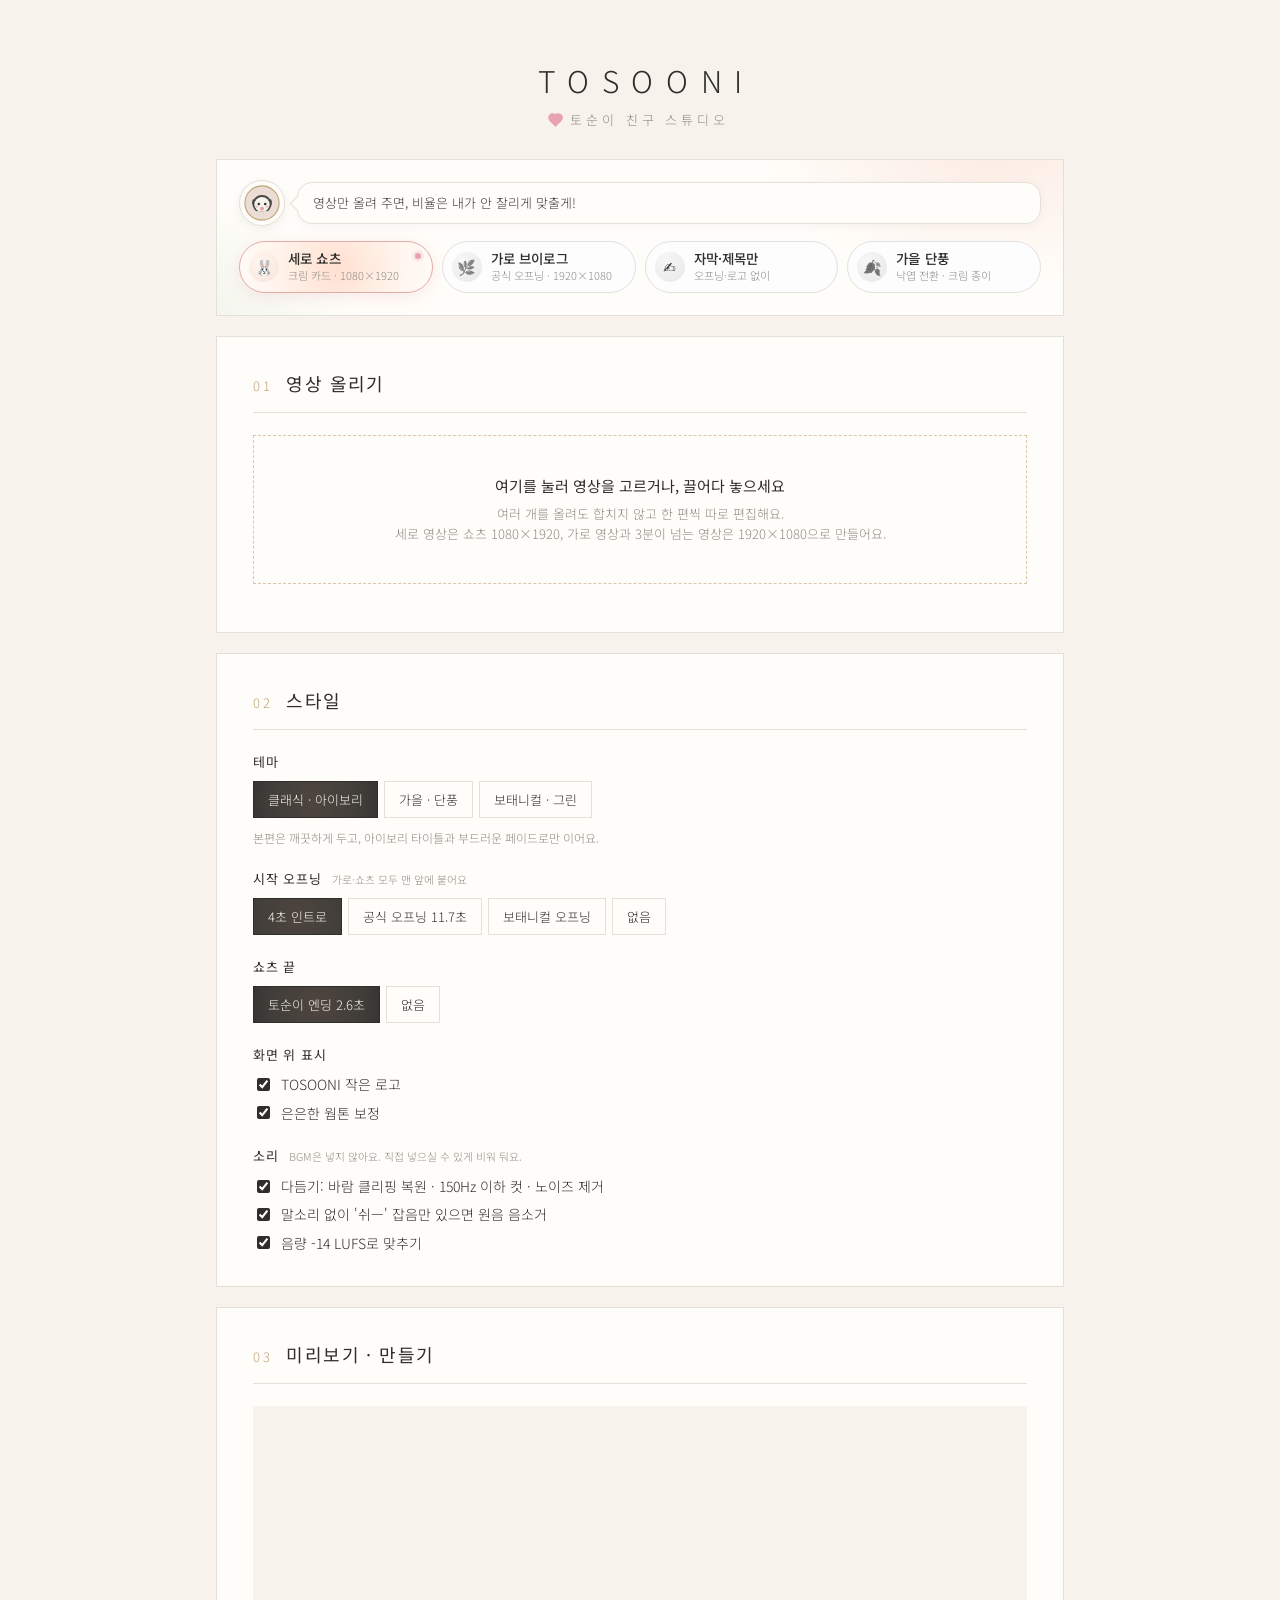
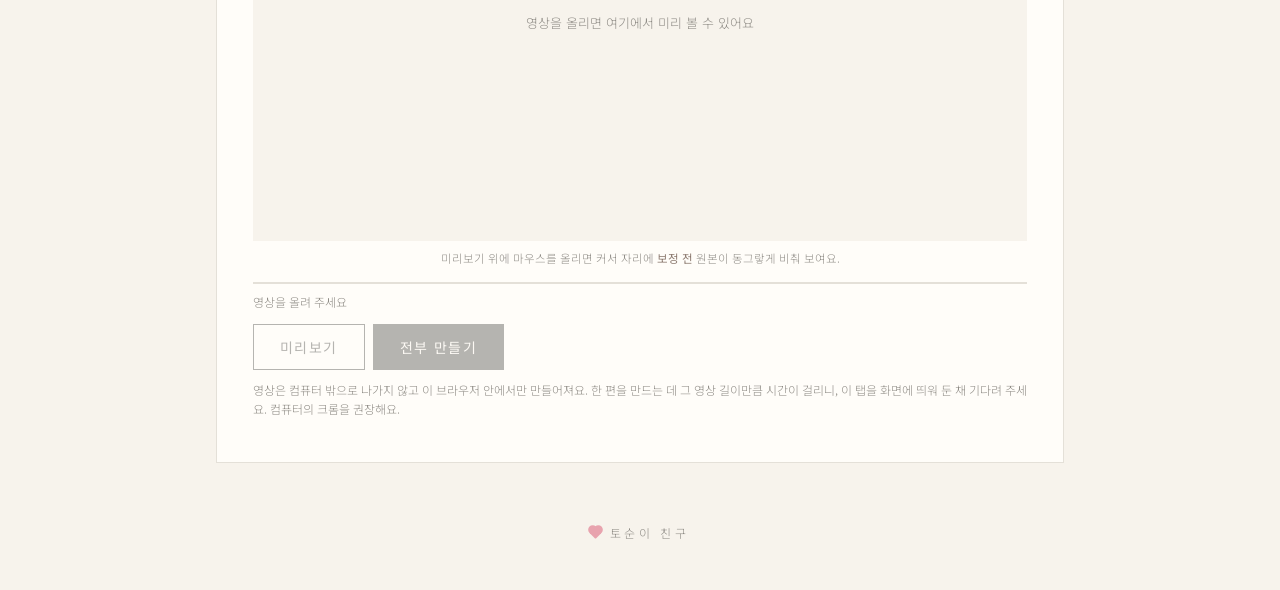
==== index.html @ aa969635 "다듬기: 토순이 얼굴 아이콘을 앱 속 아이콘과 같은 롭이어 비율로" ====
<!doctype html>
<html lang="ko">
<head>
<meta charset="utf-8">
<meta name="viewport" content="width=device-width, initial-scale=1">
<title>토순이 친구 스튜디오</title>
<meta name="description" content="영상을 올리면 토순이 친구 규칙대로 한 편씩 깔끔하게 편집해 줍니다.">
<link rel="icon" href="data:image/svg+xml,%3Csvg xmlns='http://www.w3.org/2000/svg' viewBox='0 0 32 32'%3E%3Cpath d='M16 27C6 20 3 14 6.5 9.5 9.5 6 14 7.5 16 11c2-3.5 6.5-5 9.5-1.5C29 14 26 20 16 27z' fill='%23E8A3AE'/%3E%3C/svg%3E">
<link rel="preconnect" href="https://fonts.googleapis.com">
<link rel="preconnect" href="https://fonts.gstatic.com" crossorigin>
<link rel="stylesheet" href="https://fonts.googleapis.com/css2?family=Noto+Sans+KR:wght@300;400;500&display=swap">
<link rel="stylesheet" href="style.css">
</head>
<body>
<header class="top">
  <div class="logo">TOSOONI</div>
  <div class="logo-sub"><span class="heart"></span>토순이 친구 스튜디오</div>
</header>

<main class="wrap">
  <section class="hero" aria-label="빠른 시작">
    <div class="guide">
      <div class="toso-ava" aria-hidden="true">
        <svg viewBox="0 0 40 40" focusable="false">
          <circle cx="20" cy="20" r="19" fill="#EBDCD5" stroke="#BFA373" stroke-width="1.2"/>
          <ellipse cx="12.6" cy="22.4" rx="3" ry="6.9" fill="#4A4845" transform="rotate(-18 12.6 22.4)"/>
          <ellipse cx="27.4" cy="22.4" rx="3" ry="6.9" fill="#4A4845" transform="rotate(18 27.4 22.4)"/>
          <ellipse cx="20" cy="20.4" rx="10.4" ry="9.4" fill="#4A4845"/>
          <ellipse cx="20" cy="21.6" rx="8.5" ry="8.2" fill="#F7F3EC"/>
          <circle cx="16.4" cy="21" r="1.4" fill="#2F2E2B"/>
          <circle cx="23.6" cy="21" r="1.4" fill="#2F2E2B"/>
          <ellipse cx="14.1" cy="24.1" rx="2" ry="1.2" fill="#F3C2C8" opacity=".9"/>
          <ellipse cx="25.9" cy="24.1" rx="2" ry="1.2" fill="#F3C2C8" opacity=".9"/>
          <path d="M20 24.1c1.4 0 2.3 1 2.3 2.1 0 1.3-1.1 2.3-2.3 2.3s-2.3-1-2.3-2.3c0-1.1.9-2.1 2.3-2.1z" fill="#E8A3AE"/>
        </svg>
      </div>
      <div class="bubble"><span id="guideText">영상만 올려 주면, 비율은 내가 안 잘리게 맞출게!</span></div>
    </div>
    <div class="presets" id="presetRow" role="group" aria-label="한 번에 설정하는 프리셋">
      <button class="preset" type="button" data-preset="shorts" aria-pressed="false">
        <span class="p-emo" aria-hidden="true">🐰</span>
        <span class="p-in"><b>세로 쇼츠</b><small>크림 카드 · 1080×1920</small></span>
      </button>
      <button class="preset" type="button" data-preset="vlog" aria-pressed="false">
        <span class="p-emo" aria-hidden="true">🌿</span>
        <span class="p-in"><b>가로 브이로그</b><small>공식 오프닝 · 1920×1080</small></span>
      </button>
      <button class="preset" type="button" data-preset="caption" aria-pressed="false">
        <span class="p-emo" aria-hidden="true">✍️</span>
        <span class="p-in"><b>자막·제목만</b><small>오프닝·로고 없이</small></span>
      </button>
      <button class="preset" type="button" data-preset="autumn" aria-pressed="false">
        <span class="p-emo" aria-hidden="true">🍂</span>
        <span class="p-in"><b>가을 단풍</b><small>낙엽 전환 · 크림 종이</small></span>
      </button>
    </div>
  </section>

  <section class="panel">
    <div class="step-head"><span class="num">01</span><h2>영상 올리기</h2></div>
    <label class="drop" id="drop">
      <input type="file" id="fileInput" accept="video/*" multiple hidden>
      <div class="drop-inner">
        <div class="drop-title">여기를 눌러 영상을 고르거나, 끌어다 놓으세요</div>
        <div class="drop-hint">여러 개를 올려도 합치지 않고 한 편씩 따로 편집해요.<br>세로 영상은 쇼츠 1080×1920, 가로 영상과 3분이 넘는 영상은 1920×1080으로 만들어요.</div>
      </div>
    </label>
    <ul class="clips" id="clipList"></ul>
  </section>

  <section class="panel">
    <div class="step-head"><span class="num">02</span><h2>스타일</h2></div>

    <div class="field">
      <label>테마</label>
      <div class="seg" id="themeSeg">
        <button data-v="classic">클래식 · 아이보리</button>
        <button data-v="autumn">가을 · 단풍</button>
        <button data-v="botanical">보태니컬 · 그린</button>
      </div>
      <div class="note" id="themeNote"></div>
    </div>

    <div class="field">
      <label>시작 오프닝 <small>가로·쇼츠 모두 맨 앞에 붙어요</small></label>
      <div class="seg" id="openingSeg">
        <button data-v="intro4s">4초 인트로</button>
        <button data-v="official">공식 오프닝 11.7초</button>
        <button data-v="botanical">보태니컬 오프닝</button>
        <button data-v="none">없음</button>
      </div>
    </div>

    <div class="field">
      <label>쇼츠 끝</label>
      <div class="seg" id="endingSeg">
        <button data-v="shorts">토순이 엔딩 2.6초</button>
        <button data-v="none">없음</button>
      </div>
    </div>

    <div class="field">
      <label>화면 위 표시</label>
      <div class="checks">
        <label class="check"><input type="checkbox" id="watermark" checked> TOSOONI 작은 로고</label>
        <label class="check"><input type="checkbox" id="grade" checked> 은은한 웜톤 보정</label>
        <label class="check" id="frameCheck"><input type="checkbox" id="frame"> <span id="frameLabel">보태니컬 모서리 테두리</span></label>
      </div>
    </div>

    <div class="field">
      <label>소리 <small>BGM은 넣지 않아요. 직접 넣으실 수 있게 비워 둬요.</small></label>
      <div class="checks">
        <label class="check"><input type="checkbox" id="clean" checked> 다듬기: 바람 클리핑 복원 · 150Hz 이하 컷 · 노이즈 제거</label>
        <label class="check"><input type="checkbox" id="muteHiss" checked> 말소리 없이 '쉬—' 잡음만 있으면 원음 음소거</label>
        <label class="check"><input type="checkbox" id="normalize" checked> 음량 -14 LUFS로 맞추기</label>
      </div>
    </div>
  </section>

  <section class="panel">
    <div class="step-head"><span class="num">03</span><h2>미리보기 · 만들기</h2></div>
    <div class="stage" id="stage">
      <canvas id="screen" width="1920" height="1080"></canvas>
      <div class="stage-empty" id="stageEmpty">영상을 올리면 여기에서 미리 볼 수 있어요</div>
      <div class="stage-fx" id="stageFx" aria-hidden="true">
        <div class="stage-glow"></div>
        <div class="cmp" id="cmpWrap" hidden><canvas id="cmpCanvas" width="296" height="296"></canvas><span class="cmp-tag">보정 전</span></div>
      </div>
    </div>
    <div class="stage-note">미리보기 위에 마우스를 올리면 커서 자리에 <b>보정 전</b> 원본이 동그랗게 비춰 보여요.</div>
    <div class="bar"><div class="bar-fill" id="barFill"></div></div>
    <div class="status" id="status">영상을 올려 주세요</div>
    <div class="pick-row" id="pickRow" hidden>
      <select class="plain" id="pickSel"></select>
    </div>
    <div class="actions">
      <button class="btn ghost" id="previewBtn" disabled>미리보기</button>
      <button class="btn" id="exportBtn" disabled>전부 만들기</button>
      <button class="btn ghost" id="stopBtn" hidden>멈추기</button>
    </div>
    <ul class="results" id="results" hidden></ul>
    <p class="note">영상은 컴퓨터 밖으로 나가지 않고 이 브라우저 안에서만 만들어져요. 한 편을 만드는 데 그 영상 길이만큼 시간이 걸리니, 이 탭을 화면에 띄워 둔 채 기다려 주세요. 컴퓨터의 크롬을 권장해요.</p>
  </section>
</main>

<footer class="foot"><span class="heart"></span>토순이 친구</footer>
<script src="config.js"></script>
<script src="app.js"></script>
<script src="studio-ui.js"></script>
</body>
</html>
---- style.css ----
[hidden]{display:none!important}
:root{
  --ivory:#F7F3EC; --pearl:#E4E0D8; --dove:#8E8B85; --charcoal:#2F2E2B;
  --gold:#BFA373; --blush:#EBDCD5; --rose:#E8A3AE; --card:#FFFDF9; --green:#1F3D25;
}
*{box-sizing:border-box}
html,body{margin:0}
body{background:var(--ivory);color:var(--charcoal);font-family:"Noto Sans KR",system-ui,sans-serif;font-weight:300;line-height:1.6;-webkit-font-smoothing:antialiased}
button,input{font-family:inherit}

.top{text-align:center;padding:56px 16px 28px}
.logo{font-weight:300;letter-spacing:.42em;font-size:30px;padding-left:.42em}
.logo-sub{margin-top:6px;font-size:13px;letter-spacing:.3em;color:var(--dove);display:flex;align-items:center;justify-content:center;gap:10px}
.heart{display:inline-block;width:9px;height:9px;background:var(--rose);transform:rotate(45deg);position:relative;border-radius:1px}
.heart:before,.heart:after{content:"";position:absolute;width:9px;height:9px;background:var(--rose);border-radius:50%}
.heart:before{left:-4.5px;top:0}.heart:after{left:0;top:-4.5px}

.wrap{max-width:880px;margin:0 auto;padding:0 16px 40px;display:flex;flex-direction:column;gap:20px}
.panel{background:var(--card);border:1px solid var(--pearl);padding:32px 36px}
@media (max-width:600px){.panel{padding:24px 18px}}
.step-head{display:flex;align-items:baseline;gap:14px;margin-bottom:22px;border-bottom:1px solid var(--pearl);padding-bottom:14px}
.step-head .num{color:var(--gold);font-size:13px;letter-spacing:.2em}
.step-head h2{margin:0;font-weight:400;font-size:18px;letter-spacing:.08em}

.drop{display:block;border:1px dashed var(--gold);padding:38px 16px;text-align:center;cursor:pointer;transition:background .2s}
.drop:hover,.drop.over{background:#FBF7EF}
.drop-title{font-size:15px;font-weight:400}
.drop-hint{font-size:13px;color:var(--dove);margin-top:6px}

.clips{list-style:none;margin:16px 0 0;padding:0;display:flex;flex-direction:column;gap:10px}
.clip-card{border:1px solid var(--pearl);background:var(--ivory);padding:14px}
.clip-top{display:flex;gap:12px;align-items:flex-start}
.thumb{width:96px;height:60px;flex:none;background:#E9E3D9;overflow:hidden}
.thumb canvas{width:100%;height:100%;display:block}
.clip-card .meta{flex:1;min-width:0;font-size:13px}
.clip-card .name{white-space:nowrap;overflow:hidden;text-overflow:ellipsis;font-weight:400}
.clip-card .sub{color:var(--dove);font-size:12px}
.clip-card .outs{color:var(--charcoal)}
.clip-card .warn{color:#A0727A}
.clip-fields{margin-top:12px;display:flex;flex-direction:column;gap:10px;border-top:1px solid var(--pearl);padding-top:12px}
.mini{display:flex;flex-direction:column;gap:5px;font-size:12px;font-weight:400}
.mini small,.check small{color:var(--dove);font-weight:300}
input.plain{border:1px solid var(--pearl);background:var(--card);padding:9px 12px;font-size:15px;color:var(--charcoal);outline:none}
input.plain:focus{border-color:var(--gold)}
.crop-row{display:flex;align-items:center;gap:10px;font-size:12px;color:var(--dove)}
.crop-row input{flex:1;accent-color:var(--gold)}
.prev-row{display:flex;gap:6px;flex-wrap:wrap}
.btn.small{padding:7px 14px;font-size:12px;letter-spacing:.06em}
.icon-btn{border:1px solid var(--pearl);background:var(--card);width:30px;height:30px;cursor:pointer;color:var(--charcoal);font-size:13px;flex:none}
.icon-btn:hover{border-color:var(--gold)}
.results{list-style:none;margin:22px 0 0;padding:20px 0 0;border-top:1px solid var(--pearl);display:flex;flex-direction:column;gap:14px}
.results li{display:flex;gap:14px;align-items:flex-start}
.results video{width:260px;max-width:45%;aspect-ratio:16/9;background:#000;flex:none}
.results li.vert video{width:130px;aspect-ratio:9/16}
.r-meta{display:flex;flex-direction:column;gap:6px;font-size:13px;min-width:0}
.r-meta .name{font-weight:400;word-break:break-all}
.r-meta .sub{color:var(--dove);font-size:12px}
.format-line{display:flex;align-items:center;gap:12px;flex-wrap:wrap;margin-top:18px;font-size:13px}
.auto-note{color:var(--dove);font-size:12px}

.field{margin-bottom:22px}
.field:last-child{margin-bottom:0}
.field>label{display:block;font-size:13px;letter-spacing:.06em;margin-bottom:8px;font-weight:400}
.field small{font-weight:300;color:var(--dove);letter-spacing:0;margin-left:6px}
.seg{display:flex;flex-wrap:wrap;gap:6px}
.seg button{border:1px solid var(--pearl);background:var(--card);padding:8px 14px;font-size:13px;cursor:pointer;color:var(--charcoal);font-weight:300;transition:all .15s}
.seg button:hover{border-color:var(--gold)}
.seg button.on{border-color:var(--charcoal);background:var(--charcoal);color:var(--ivory)}
.seg button:disabled{opacity:.35;cursor:not-allowed}
.title-row{display:flex;font-weight:300;align-items:center;border:1px solid var(--pearl);background:var(--card)}
.title-pre{padding:0 12px;color:var(--dove);font-size:14px;border-right:1px solid var(--pearl);align-self:stretch;display:flex;align-items:center}
.title-row input{flex:1;border:0;padding:11px 12px;font-size:16px;background:transparent;color:var(--charcoal);outline:none;min-width:0}
.title-row:focus-within{border-color:var(--gold)}
.checks{display:flex;flex-direction:column;gap:6px}
.check{font-size:14px;display:flex;align-items:center;gap:8px;cursor:pointer}
.check input{accent-color:var(--charcoal)}
.note{font-size:12px;color:var(--dove);margin-top:10px}

.stage{position:relative;background:#ECE7DF;display:flex;align-items:center;justify-content:center;aspect-ratio:16/9;max-height:70vh;margin:0 auto;overflow:hidden}
.stage.vert{aspect-ratio:9/16;width:auto;height:min(70vh,640px)}
.stage canvas{width:100%;height:100%;display:block;object-fit:contain}
.stage-empty{position:absolute;inset:0;display:flex;align-items:center;justify-content:center;color:var(--dove);font-size:13px;padding:16px;text-align:center}
.bar{height:2px;background:var(--pearl);margin-top:14px}
.bar-fill{height:100%;width:0;background:var(--gold);transition:width .2s linear}
.status{font-size:12px;color:var(--dove);margin-top:8px;min-height:20px}
.actions{display:flex;gap:8px;margin-top:12px;flex-wrap:wrap}
.btn{display:inline-flex;align-items:center;justify-content:center;border:1px solid var(--charcoal);background:var(--charcoal);color:var(--ivory);padding:12px 26px;font-size:14px;letter-spacing:.1em;cursor:pointer;text-decoration:none;font-weight:400}
.btn:hover{background:#45433f}
.btn.ghost{background:transparent;color:var(--charcoal)}
.btn.ghost:hover{background:#F1ECE3}
.btn:disabled{opacity:.35;cursor:not-allowed}
.foot{text-align:center;color:var(--dove);font-size:12px;letter-spacing:.3em;padding:20px 16px 48px;display:flex;justify-content:center;align-items:center;gap:10px}
.clips .warn{color:#B0707C}
.r-actions{display:flex;gap:6px;flex-wrap:wrap}
.yt-form{display:flex;flex-direction:column;gap:8px;margin-top:6px;border-top:1px solid var(--pearl);padding-top:10px}
.yt-form textarea{resize:vertical;font-family:inherit;font-size:13px;line-height:1.5}
.yt-form select{font-family:inherit;font-size:13px}
.yt-msg a{color:var(--charcoal)}
@media (max-width:600px){.results li{flex-direction:column}.results video{max-width:100%;width:100%}.results li.vert video{width:60%}}
.pick-row{margin-top:12px}.pick-row select{width:100%;padding:9px 10px;font-size:13px}
.crop-row input.f-cropn{flex:none;width:64px;padding:5px 8px;font-size:13px}
.clip-card .sheet{width:100%;border:1px solid var(--pearl);margin-top:4px}

/* ============================================================
   UI 감성 업그레이드 (프리셋 알약 · 토순이 말풍선 · 커스텀 커서 · 호버 컬러 리빌)
   app.js는 건드리지 않아요. 여기 스타일은 화면에만 닿고, 만들어지는 영상 픽셀에는 영향이 없어요.
   ============================================================ */

/* ---------- 빠른 시작: 토순이 가이드 + 원클릭 프리셋 ---------- */
.hero{position:relative;isolation:isolate;overflow:hidden;background:var(--card);border:1px solid var(--pearl);padding:20px 22px 22px}
.hero:before{content:"";position:absolute;inset:0;z-index:-1;opacity:.85;pointer-events:none;background:
  radial-gradient(340px 220px at 92% -18%, #FBE7DE 0%, rgba(251,231,222,0) 70%),
  radial-gradient(320px 220px at -10% 118%, #E9F0E3 0%, rgba(233,240,227,0) 72%)}
@media (max-width:600px){.hero{padding:16px 16px 18px}}

.guide{display:flex;align-items:center;gap:12px;margin-bottom:15px}
.toso-ava{width:46px;height:46px;flex:none;border-radius:50%;background:#FFFDF9;border:1px solid var(--pearl);display:grid;place-items:center;box-shadow:0 3px 10px rgba(47,46,43,.07)}
.toso-ava svg{width:36px;height:36px;display:block;transform-origin:50% 88%;animation:toso-bob 4.6s ease-in-out infinite}
@keyframes toso-bob{0%,100%{transform:rotate(-2.5deg) translateY(0)}50%{transform:rotate(3deg) translateY(-1px)}}
@media (prefers-reduced-motion:reduce){.toso-ava svg{animation:none}}
.bubble{position:relative;flex:1;min-width:0;background:#FFFDF9;border:1px solid var(--pearl);border-radius:15px;padding:10px 15px;font-size:13px;line-height:1.55;color:#3B3A36;box-shadow:0 2px 10px rgba(47,46,43,.045)}
.bubble:before{content:"";position:absolute;left:-6px;top:calc(50% - 5px);width:10px;height:10px;background:#FFFDF9;border-left:1px solid var(--pearl);border-bottom:1px solid var(--pearl);transform:rotate(45deg)}
.bubble span{display:block;transition:opacity .18s ease,transform .18s ease}
.bubble.swap span{opacity:0;transform:translateY(3px)}

.presets{display:grid;grid-template-columns:repeat(4,minmax(0,1fr));gap:9px}
@media (max-width:760px){.presets{grid-template-columns:repeat(2,minmax(0,1fr))}}
@media (max-width:360px){.presets{grid-template-columns:1fr}}
.preset{position:relative;isolation:isolate;overflow:hidden;display:flex;align-items:center;gap:9px;text-align:left;
  border:1px solid var(--pearl);border-radius:999px;background:#FFFDF9;padding:8px 16px 8px 9px;min-height:52px;
  font-family:inherit;color:var(--charcoal);cursor:pointer;filter:grayscale(1);
  transition:filter .4s ease,border-color .3s ease,box-shadow .3s ease,transform .2s ease}
.preset:before{content:"";position:absolute;inset:0;z-index:-1;opacity:0;transition:opacity .45s ease;pointer-events:none;background:
  radial-gradient(140px circle at var(--mx,50%) var(--my,50%), rgba(255,197,170,.95), rgba(255,226,210,.55) 46%, rgba(250,246,238,0) 78%)}
.preset:hover,.preset:focus-visible{filter:none;border-color:#E9C3B4;box-shadow:0 8px 20px rgba(232,163,174,.18);transform:translateY(-1px);outline:none}
.preset:hover:before,.preset:focus-visible:before{opacity:1}
.preset:active{transform:translateY(0) scale(.99)}
.preset .p-emo{width:30px;height:30px;flex:none;border-radius:50%;display:grid;place-items:center;font-size:15px;
  background:radial-gradient(circle at 34% 28%,#FFF5EE,#F6E5DA)}
.preset .p-in{min-width:0}
.preset b{display:block;font-weight:500;font-size:13.5px;letter-spacing:.01em;line-height:1.3;white-space:nowrap}
.preset small,.preset .p-in small{display:block;font-weight:300;color:var(--dove);font-size:11px;letter-spacing:0;line-height:1.4;margin:0;white-space:nowrap;overflow:hidden;text-overflow:ellipsis}
.preset.on{filter:none;border-color:#E3ABA6;box-shadow:0 4px 16px rgba(232,163,174,.22)}
.preset.on:before{opacity:.55}
.preset.on:after{content:"";position:absolute;right:11px;top:11px;width:6px;height:6px;border-radius:50%;background:var(--rose);box-shadow:0 0 0 3px rgba(232,163,174,.18)}

/* ---------- 호버 컬러 리빌: 기존 스타일 버튼도 커서 자리에서 색이 번져요 ---------- */
.seg button{position:relative;isolation:isolate;overflow:hidden}
.seg button:before{content:"";position:absolute;inset:0;z-index:-1;opacity:0;transition:opacity .3s ease;pointer-events:none;background:
  radial-gradient(100px circle at var(--mx,50%) var(--my,50%), rgba(255,201,176,.95), rgba(255,233,220,.5) 48%, rgba(255,255,255,0) 78%)}
.seg button:hover:before{opacity:1}
.seg button.on:before{opacity:.16}

/* 업로드 드롭존: 커서를 따라 수채처럼 번지는 웜톤 */
.drop{position:relative;overflow:hidden;border-color:#D8C7AA}
.drop:before{content:"";position:absolute;inset:0;opacity:0;transition:opacity .35s ease;pointer-events:none;background:
  radial-gradient(220px circle at var(--mx,50%) var(--my,50%), rgba(255,206,184,.55), rgba(255,238,222,.22) 55%, rgba(255,255,255,0) 80%)}
.drop:hover:before,.drop.over:before{opacity:1}
.drop-inner{position:relative}
.drop:hover{border-color:var(--rose)}

/* 목록 썸네일: 차분한 흑백 → 마우스가 닿으면 원래 색으로 */
.thumb canvas{filter:grayscale(.9) contrast(.97);transition:filter .5s ease}
.clip-card:hover .thumb canvas{filter:none}
.clip-card .sheet{filter:grayscale(.85);transition:filter .5s ease}
.clip-card .sheet:hover{filter:none}

/* ---------- 미리보기: 컬러 스포트라이트 + '보정 전' 비교 (CSS 오버레이 / 별도 캔버스) ---------- */
.stage-fx{position:absolute;inset:0;z-index:3;pointer-events:none;opacity:0;transition:opacity .35s ease}
.stage:hover .stage-fx{opacity:1}
.stage-glow{position:absolute;inset:0;background:
  radial-gradient(150px circle at var(--mx,50%) var(--my,50%), rgba(255,178,142,.5), rgba(255,225,190,.22) 46%, rgba(255,255,255,0) 76%),
  radial-gradient(320px circle at var(--mx,50%) var(--my,50%), rgba(255,236,214,.2), rgba(255,255,255,0) 78%);
  mix-blend-mode:soft-light}
.cmp{position:absolute;width:148px;height:148px;border-radius:50%;overflow:hidden;transform:translate(-50%,-50%);
  border:1.5px solid rgba(255,253,249,.92);box-shadow:0 10px 26px rgba(24,20,18,.3),0 0 0 7px rgba(255,253,249,.2)}
.cmp canvas{width:100%;height:100%;display:block}
.cmp:after{content:"";position:absolute;inset:0;border-radius:50%;pointer-events:none;box-shadow:inset 0 0 16px rgba(28,22,18,.28), inset 0 0 0 1px rgba(255,253,249,.5)}
.cmp-tag{position:absolute;left:50%;bottom:7px;transform:translateX(-50%);font-size:10px;letter-spacing:.06em;
  color:#FFFDF9;background:rgba(47,46,43,.6);border-radius:999px;padding:1px 8px;white-space:nowrap}
.stage-note{font-size:11.5px;color:var(--dove);text-align:center;margin-top:8px}
.stage-note b{font-weight:400;color:#8C7A70}

/* ---------- 미니 토순이·당근 커서 (마우스가 있는 기기에서만) ---------- */
@media (pointer:fine){
  body{cursor:url("data:image/svg+xml,<svg%20xmlns=%22http://www.w3.org/2000/svg%22%20width=%2228%22%20height=%2228%22%20viewBox=%220%200%2028%2028%22>%20<g%20stroke=%22%233A3835%22%20stroke-width=%22.95%22%20stroke-linejoin=%22round%22%20stroke-linecap=%22round%22>%20<path%20d=%22M16.9%2017.2c1.6-2.6%204.6-3.6%207.2-2.4-1.1%202.9-4.1%204.1-7.2%202.4z%22%20fill=%22%239DBE86%22/>%20<path%20d=%22M17.6%2019.4c2.2-.9%204.7-.2%206.1%201.7-2%201.8-4.9%201.5-6.1-1.7z%22%20fill=%22%23B4D19B%22/>%20<path%20d=%22M2.5%202.5c4.6%202.4%209.4%206.4%2012.4%209.5%202.1%202.1%202.4%205%20.3%206.8-2.1%201.8-5.1%201.2-6.8-.9C6.5%2014.7%204%208.7%202.5%202.5z%22%20fill=%22%23F2A868%22/>%20</g>%20<path%20d=%22M7.7%208.7l2.6%202.2M6.8%2012l2.4%202.1%22%20stroke=%22%23D98A4A%22%20stroke-width=%22.85%22%20stroke-linecap=%22round%22%20fill=%22none%22/>%20</svg>") 2 2, auto}
  .drop,label.drop,button,.btn,.icon-btn,.preset,.seg button,select,summary,
  input[type=checkbox],input[type=range],a{cursor:url("data:image/svg+xml,<svg%20xmlns=%22http://www.w3.org/2000/svg%22%20width=%2232%22%20height=%2232%22%20viewBox=%220%200%2032%2032%22>%20<g%20stroke=%22%233A3835%22%20stroke-width=%22.95%22%20stroke-linejoin=%22round%22>%20<path%20d=%22M11.4%2012.4C8.4%2010.2%205.2%206.8%204.1%204.1c-.4-1.1.7-2.1%201.8-1.5%202.7%201.2%205.7%204%207.6%206.9z%22%20fill=%22%23F7F3EC%22/>%20<path%20d=%22M6.4%205.6c1.6%201.4%203.2%203.3%204.2%204.8%22%20stroke=%22%23F3C2C8%22%20stroke-width=%221.6%22%20stroke-linecap=%22round%22%20fill=%22none%22/>%20</g>%20<circle%20cx=%2218.6%22%20cy=%2218.8%22%20r=%229.9%22%20fill=%22%23EBDCD5%22%20stroke=%22%23BFA373%22%20stroke-width=%221.2%22/>%20<ellipse%20cx=%2215%22%20cy=%2216.8%22%20rx=%222%22%20ry=%223.5%22%20fill=%22%234A4845%22%20transform=%22rotate(-12%2015%2016.8)%22/>%20<ellipse%20cx=%2222.2%22%20cy=%2216.8%22%20rx=%222%22%20ry=%223.5%22%20fill=%22%234A4845%22%20transform=%22rotate(12%2022.2%2016.8)%22/>%20<ellipse%20cx=%2218.6%22%20cy=%2219.6%22%20rx=%227.1%22%20ry=%226.2%22%20fill=%22%234A4845%22/>%20<ellipse%20cx=%2218.6%22%20cy=%2220.2%22%20rx=%225.4%22%20ry=%226%22%20fill=%22%23F7F3EC%22/>%20<circle%20cx=%2216.4%22%20cy=%2219.1%22%20r=%221.05%22%20fill=%22%232F2E2B%22/>%20<circle%20cx=%2220.8%22%20cy=%2219.1%22%20r=%221.05%22%20fill=%22%232F2E2B%22/>%20<ellipse%20cx=%2214.4%22%20cy=%2222.2%22%20rx=%221.35%22%20ry=%22.85%22%20fill=%22%23F3C2C8%22%20opacity=%22.9%22/>%20<ellipse%20cx=%2222.8%22%20cy=%2222.2%22%20rx=%221.35%22%20ry=%22.85%22%20fill=%22%23F3C2C8%22%20opacity=%22.9%22/>%20<path%20d=%22M18.6%2021.8c1%200%201.6.7%201.6%201.5%200%201-.8%201.7-1.6%201.7s-1.6-.7-1.6-1.7c0-.8.6-1.5%201.6-1.5z%22%20fill=%22%23E8A3AE%22/>%20</svg>") 3 3, pointer}
  .stage{cursor:url("data:image/svg+xml,<svg%20xmlns=%22http://www.w3.org/2000/svg%22%20width=%2232%22%20height=%2232%22%20viewBox=%220%200%2032%2032%22>%20<g%20stroke=%22%233A3835%22%20stroke-width=%22.95%22%20stroke-linejoin=%22round%22>%20<path%20d=%22M11.4%2012.4C8.4%2010.2%205.2%206.8%204.1%204.1c-.4-1.1.7-2.1%201.8-1.5%202.7%201.2%205.7%204%207.6%206.9z%22%20fill=%22%23F7F3EC%22/>%20<path%20d=%22M6.4%205.6c1.6%201.4%203.2%203.3%204.2%204.8%22%20stroke=%22%23F3C2C8%22%20stroke-width=%221.6%22%20stroke-linecap=%22round%22%20fill=%22none%22/>%20</g>%20<circle%20cx=%2218.6%22%20cy=%2218.8%22%20r=%229.9%22%20fill=%22%23EBDCD5%22%20stroke=%22%23BFA373%22%20stroke-width=%221.2%22/>%20<ellipse%20cx=%2215%22%20cy=%2216.8%22%20rx=%222%22%20ry=%223.5%22%20fill=%22%234A4845%22%20transform=%22rotate(-12%2015%2016.8)%22/>%20<ellipse%20cx=%2222.2%22%20cy=%2216.8%22%20rx=%222%22%20ry=%223.5%22%20fill=%22%234A4845%22%20transform=%22rotate(12%2022.2%2016.8)%22/>%20<ellipse%20cx=%2218.6%22%20cy=%2219.6%22%20rx=%227.1%22%20ry=%226.2%22%20fill=%22%234A4845%22/>%20<ellipse%20cx=%2218.6%22%20cy=%2220.2%22%20rx=%225.4%22%20ry=%226%22%20fill=%22%23F7F3EC%22/>%20<circle%20cx=%2216.4%22%20cy=%2219.1%22%20r=%221.05%22%20fill=%22%232F2E2B%22/>%20<circle%20cx=%2220.8%22%20cy=%2219.1%22%20r=%221.05%22%20fill=%22%232F2E2B%22/>%20<ellipse%20cx=%2214.4%22%20cy=%2222.2%22%20rx=%221.35%22%20ry=%22.85%22%20fill=%22%23F3C2C8%22%20opacity=%22.9%22/>%20<ellipse%20cx=%2222.8%22%20cy=%2222.2%22%20rx=%221.35%22%20ry=%22.85%22%20fill=%22%23F3C2C8%22%20opacity=%22.9%22/>%20<path%20d=%22M18.6%2021.8c1%200%201.6.7%201.6%201.5%200%201-.8%201.7-1.6%201.7s-1.6-.7-1.6-1.7c0-.8.6-1.5%201.6-1.5z%22%20fill=%22%23E8A3AE%22/>%20</svg>") 3 3, crosshair}
  input[type=text],input[type=number],textarea{cursor:text}
  button:disabled,.btn:disabled{cursor:url("data:image/svg+xml,<svg%20xmlns=%22http://www.w3.org/2000/svg%22%20width=%2228%22%20height=%2228%22%20viewBox=%220%200%2028%2028%22>%20<g%20stroke=%22%233A3835%22%20stroke-width=%22.95%22%20stroke-linejoin=%22round%22%20stroke-linecap=%22round%22>%20<path%20d=%22M16.9%2017.2c1.6-2.6%204.6-3.6%207.2-2.4-1.1%202.9-4.1%204.1-7.2%202.4z%22%20fill=%22%239DBE86%22/>%20<path%20d=%22M17.6%2019.4c2.2-.9%204.7-.2%206.1%201.7-2%201.8-4.9%201.5-6.1-1.7z%22%20fill=%22%23B4D19B%22/>%20<path%20d=%22M2.5%202.5c4.6%202.4%209.4%206.4%2012.4%209.5%202.1%202.1%202.4%205%20.3%206.8-2.1%201.8-5.1%201.2-6.8-.9C6.5%2014.7%204%208.7%202.5%202.5z%22%20fill=%22%23F2A868%22/>%20</g>%20<path%20d=%22M7.7%208.7l2.6%202.2M6.8%2012l2.4%202.1%22%20stroke=%22%23D98A4A%22%20stroke-width=%22.85%22%20stroke-linecap=%22round%22%20fill=%22none%22/>%20</svg>") 2 2, not-allowed}
}
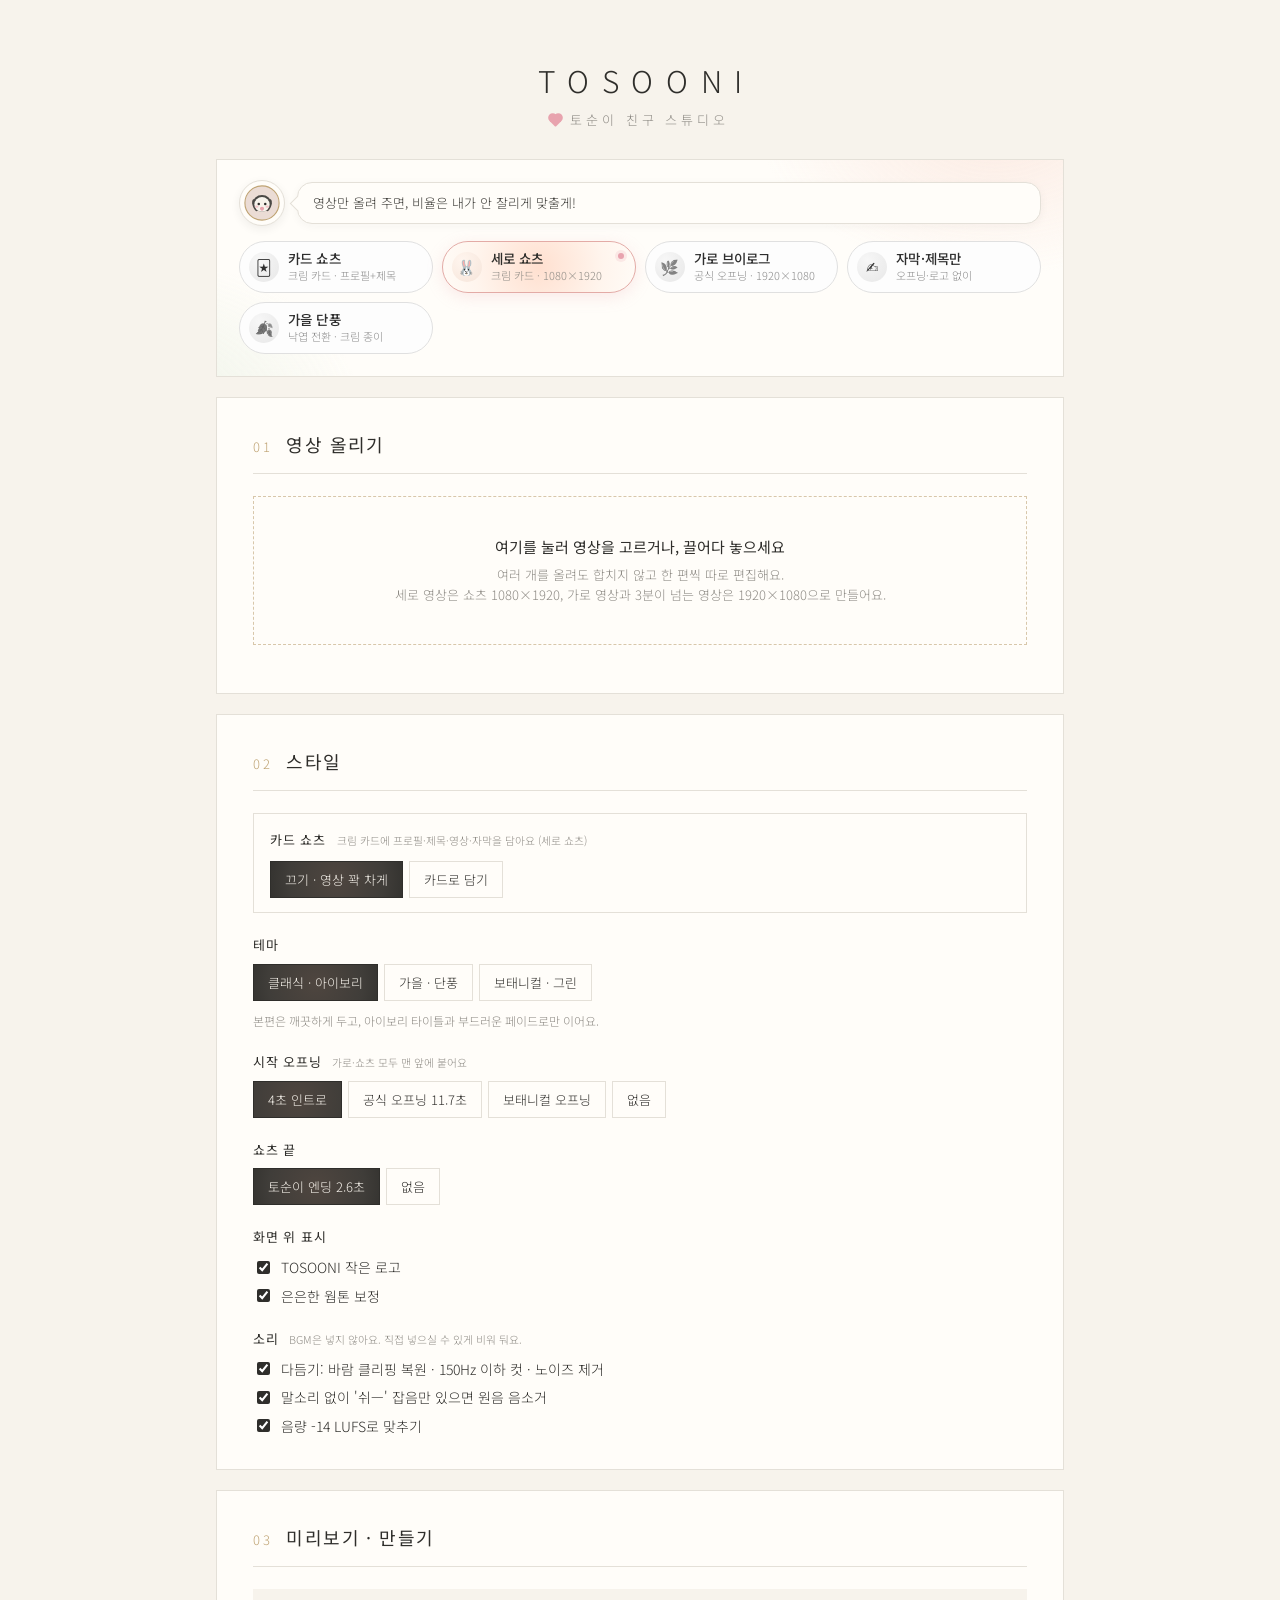
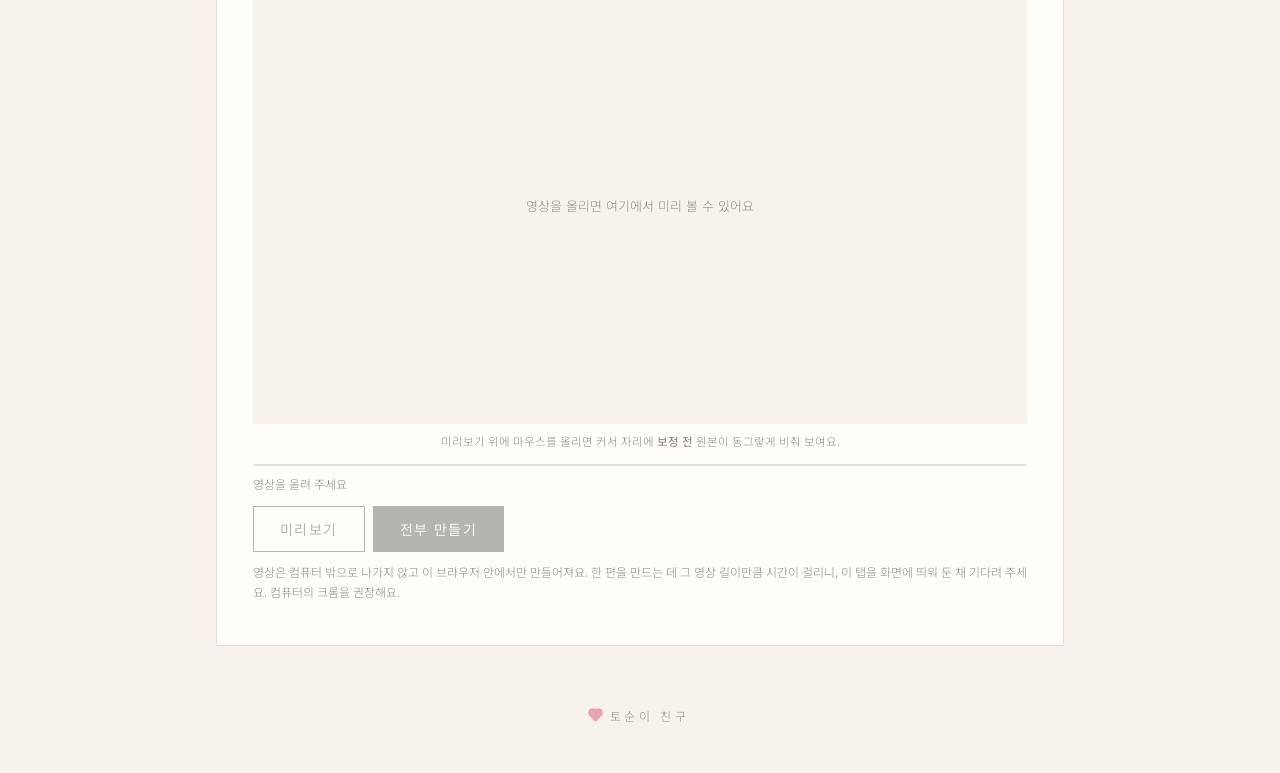
==== commit c5ea3a86: "카드 쇼츠 레이아웃 + 미리보기에서 제목·자막 바로 고치기, 네모 박스/영상 크기/프로필 조절 - app.js: state.card(기본 꺼짐)·cardFrame·cardIcon·" ====
--- a/index.html
+++ b/index.html
@@ -37,6 +37,10 @@
       <div class="bubble"><span id="guideText">영상만 올려 주면, 비율은 내가 안 잘리게 맞출게!</span></div>
     </div>
     <div class="presets" id="presetRow" role="group" aria-label="한 번에 설정하는 프리셋">
+      <button class="preset" type="button" data-preset="card" aria-pressed="false">
+        <span class="p-emo" aria-hidden="true">🃏</span>
+        <span class="p-in"><b>카드 쇼츠</b><small>크림 카드 · 프로필+제목</small></span>
+      </button>
       <button class="preset" type="button" data-preset="shorts" aria-pressed="false">
         <span class="p-emo" aria-hidden="true">🐰</span>
         <span class="p-in"><b>세로 쇼츠</b><small>크림 카드 · 1080×1920</small></span>
@@ -70,6 +74,32 @@
 
   <section class="panel">
     <div class="step-head"><span class="num">02</span><h2>스타일</h2></div>
+
+    <div class="field card-field">
+      <label>카드 쇼츠 <small>크림 카드에 프로필·제목·영상·자막을 담아요 (세로 쇼츠)</small></label>
+      <div class="seg" id="cardSeg">
+        <button data-v="off">끄기 · 영상 꽉 차게</button>
+        <button data-v="on">카드로 담기</button>
+      </div>
+      <div class="card-opts" id="cardOpts" hidden>
+        <label class="check"><input type="checkbox" id="cardFrame" checked> 네모 테두리·그림자 박스</label>
+        <div class="card-row">
+          <span class="card-lab">영상 크기</span>
+          <input type="range" id="cardScale" min="42" max="86" step="1" value="56" aria-label="카드 안 영상 크기">
+          <span class="card-val" id="cardScaleVal">56%</span>
+        </div>
+        <div class="card-row">
+          <span class="card-lab">프로필</span>
+          <div class="seg" id="iconSeg">
+            <button data-v="default">토순이</button>
+            <button data-v="none">없음</button>
+          </div>
+          <button class="btn ghost small" id="iconPick" type="button">내 사진으로…</button>
+          <input type="file" id="iconFile" accept="image/*" hidden>
+        </div>
+        <p class="note">미리보기에서 제목·자막 글자를 눌러 그 자리에서 바로 고칠 수 있어요.</p>
+      </div>
+    </div>
 
     <div class="field">
       <label>테마</label>
@@ -127,6 +157,10 @@
         <div class="stage-glow"></div>
         <div class="cmp" id="cmpWrap" hidden><canvas id="cmpCanvas" width="296" height="296"></canvas><span class="cmp-tag">보정 전</span></div>
       </div>
+      <div class="stage-edit" id="stageEdit" hidden>
+        <div class="edit-hot" data-edit="title" hidden><span class="edit-txt"></span><span class="edit-pen" aria-hidden="true">✎</span></div>
+        <div class="edit-hot" data-edit="caption" hidden><span class="edit-txt"></span><span class="edit-pen" aria-hidden="true">✎</span></div>
+      </div>
     </div>
     <div class="stage-note">미리보기 위에 마우스를 올리면 커서 자리에 <b>보정 전</b> 원본이 동그랗게 비춰 보여요.</div>
     <div class="bar"><div class="bar-fill" id="barFill"></div></div>
--- a/style.css
+++ b/style.css
@@ -190,3 +190,30 @@
   input[type=text],input[type=number],textarea{cursor:text}
   button:disabled,.btn:disabled{cursor:url("data:image/svg+xml,<svg%20xmlns=%22http://www.w3.org/2000/svg%22%20width=%2228%22%20height=%2228%22%20viewBox=%220%200%2028%2028%22>%20<g%20stroke=%22%233A3835%22%20stroke-width=%22.95%22%20stroke-linejoin=%22round%22%20stroke-linecap=%22round%22>%20<path%20d=%22M16.9%2017.2c1.6-2.6%204.6-3.6%207.2-2.4-1.1%202.9-4.1%204.1-7.2%202.4z%22%20fill=%22%239DBE86%22/>%20<path%20d=%22M17.6%2019.4c2.2-.9%204.7-.2%206.1%201.7-2%201.8-4.9%201.5-6.1-1.7z%22%20fill=%22%23B4D19B%22/>%20<path%20d=%22M2.5%202.5c4.6%202.4%209.4%206.4%2012.4%209.5%202.1%202.1%202.4%205%20.3%206.8-2.1%201.8-5.1%201.2-6.8-.9C6.5%2014.7%204%208.7%202.5%202.5z%22%20fill=%22%23F2A868%22/>%20</g>%20<path%20d=%22M7.7%208.7l2.6%202.2M6.8%2012l2.4%202.1%22%20stroke=%22%23D98A4A%22%20stroke-width=%22.85%22%20stroke-linecap=%22round%22%20fill=%22none%22/>%20</svg>") 2 2, not-allowed}
 }
+
+/* ---------- 카드 쇼츠 설정 (크림 카드 · 네모 박스 · 영상 크기 · 프로필) ---------- */
+.card-field{border:1px solid var(--pearl);background:#FFFDF9;padding:16px 16px 14px;margin-bottom:22px}
+.card-field>label{margin-bottom:10px}
+.card-opts{margin-top:12px;display:flex;flex-direction:column;gap:11px;border-top:1px dashed var(--pearl);padding-top:13px}
+.card-opts[hidden]{display:none}
+.card-opts .check{font-size:13.5px}
+.card-row{display:flex;align-items:center;gap:10px;flex-wrap:wrap;font-size:13px}
+.card-lab{color:var(--dove);font-size:12px;min-width:52px}
+.card-row input[type=range]{flex:1;min-width:130px;accent-color:var(--rose);cursor:pointer}
+.card-val{font-size:12px;color:var(--charcoal);min-width:40px;text-align:right;font-variant-numeric:tabular-nums}
+.card-opts .note{margin-top:0}
+.preset.is-card .p-emo{background:radial-gradient(circle at 34% 28%,#FFF3E9,#F7E2D3)}
+
+/* ---------- 미리보기 위에서 제목·자막 바로 고치기 ---------- */
+.stage-edit{position:absolute;inset:0;z-index:4;pointer-events:none}
+.edit-hot{position:absolute;pointer-events:auto;display:flex;align-items:center;justify-content:center;gap:8px;
+  transform:translateY(-50%);border-radius:10px;padding:3px 10px;border:1px dashed transparent;
+  transition:border-color .18s ease,background .18s ease;cursor:text;overflow:hidden}
+.edit-hot:hover,.edit-hot:focus-within{border-color:rgba(232,163,174,.85);background:rgba(255,253,249,.55)}
+.edit-hot .edit-txt{display:block;width:100%;text-align:center;color:transparent;overflow:hidden;white-space:nowrap}
+.edit-hot .edit-pen{position:absolute;right:4px;top:50%;transform:translateY(-50%);font-size:12px;color:#B98F86;
+  opacity:0;transition:opacity .18s ease;pointer-events:none}
+.edit-hot:hover .edit-pen{opacity:1}
+.edit-hot.empty .edit-txt{color:rgba(140,133,124,.55)}
+.edit-input{width:100%;border:0;outline:none;background:transparent;text-align:center;font-family:inherit;
+  color:var(--charcoal);padding:0;border-bottom:1px solid rgba(232,163,174,.9)}
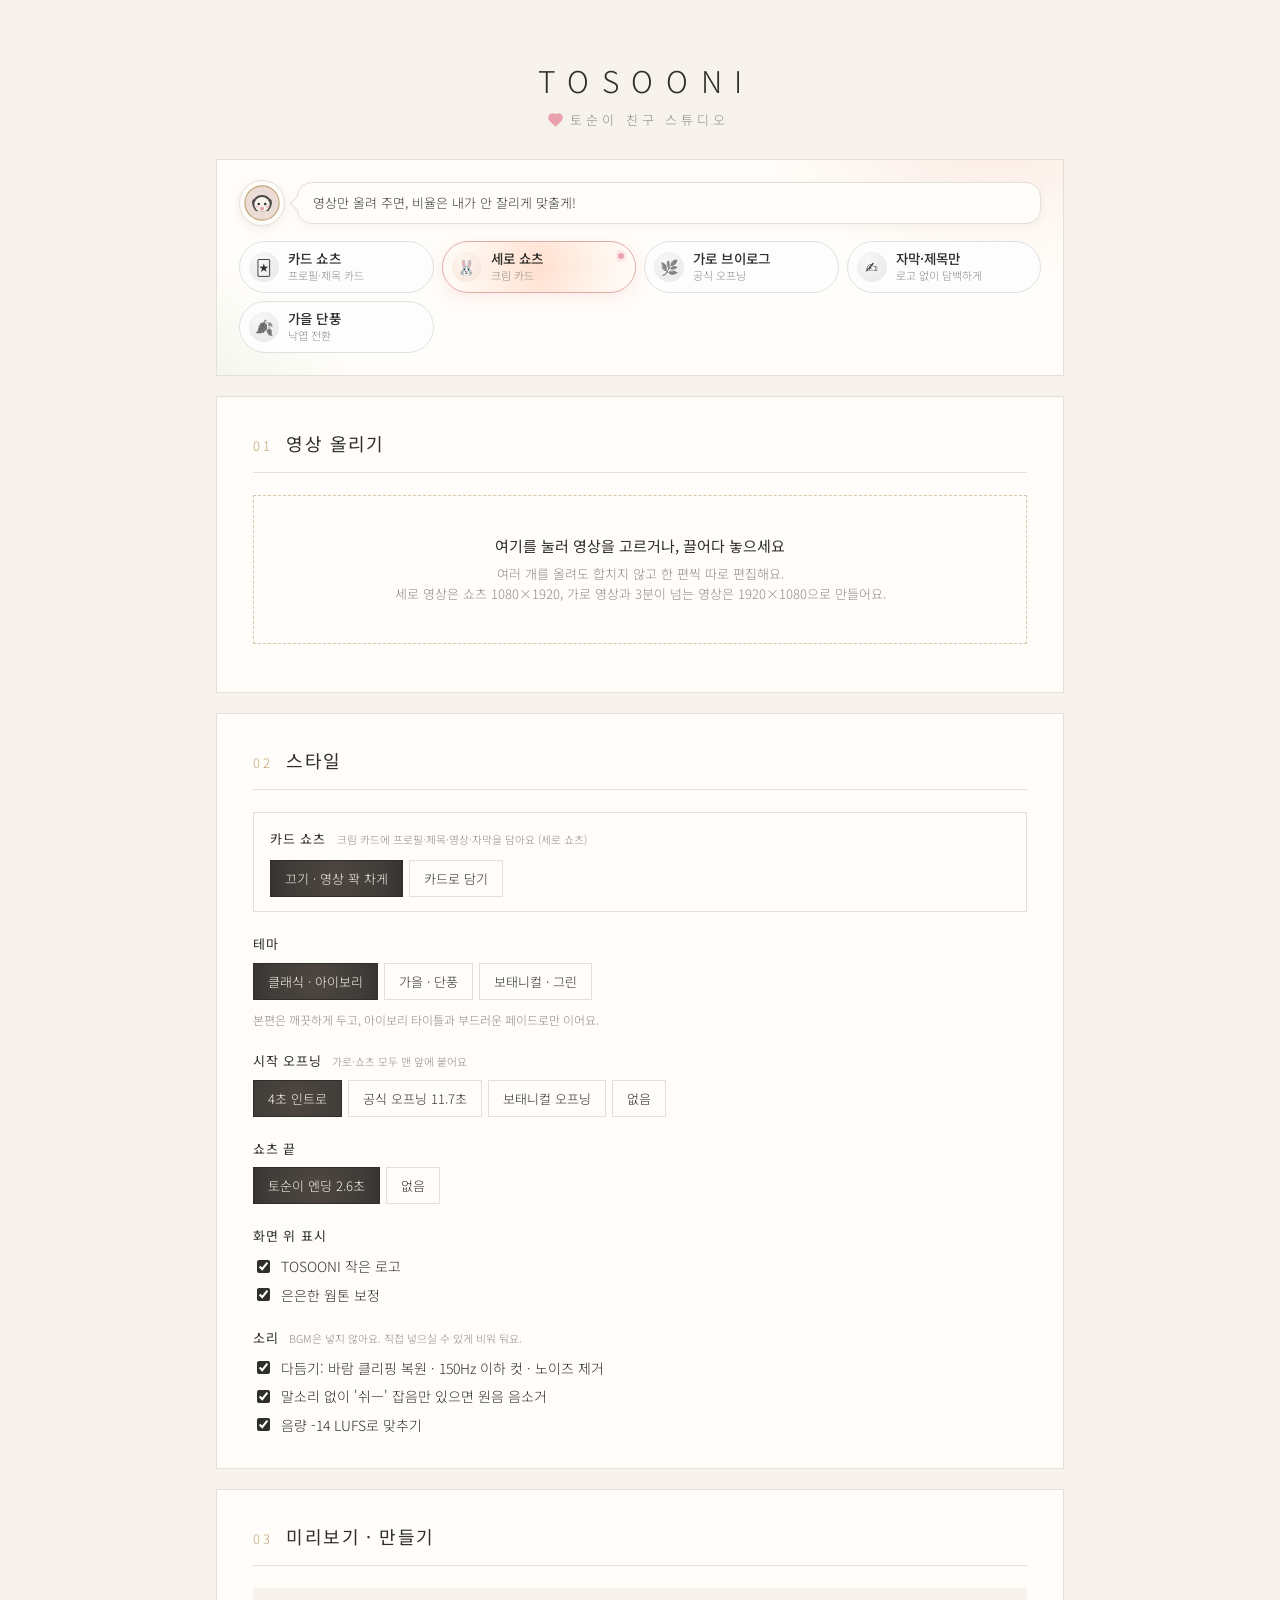
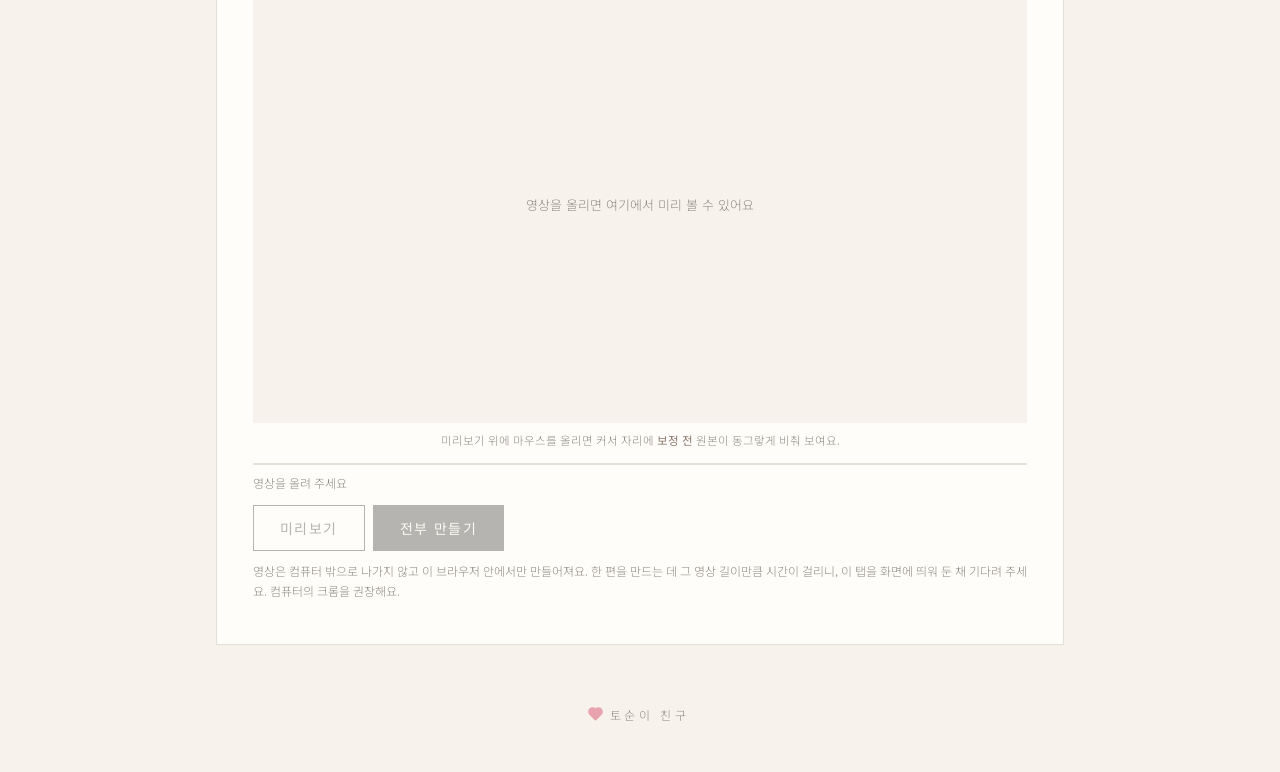
==== commit 23994851: "다듬기: 프리셋 5개가 한 줄에 고르게 놓이도록(auto-fit) 이름표 짧게" ====
--- a/index.html
+++ b/index.html
@@ -39,23 +39,23 @@
     <div class="presets" id="presetRow" role="group" aria-label="한 번에 설정하는 프리셋">
       <button class="preset" type="button" data-preset="card" aria-pressed="false">
         <span class="p-emo" aria-hidden="true">🃏</span>
-        <span class="p-in"><b>카드 쇼츠</b><small>크림 카드 · 프로필+제목</small></span>
+        <span class="p-in"><b>카드 쇼츠</b><small>프로필·제목 카드</small></span>
       </button>
       <button class="preset" type="button" data-preset="shorts" aria-pressed="false">
         <span class="p-emo" aria-hidden="true">🐰</span>
-        <span class="p-in"><b>세로 쇼츠</b><small>크림 카드 · 1080×1920</small></span>
+        <span class="p-in"><b>세로 쇼츠</b><small>크림 카드</small></span>
       </button>
       <button class="preset" type="button" data-preset="vlog" aria-pressed="false">
         <span class="p-emo" aria-hidden="true">🌿</span>
-        <span class="p-in"><b>가로 브이로그</b><small>공식 오프닝 · 1920×1080</small></span>
+        <span class="p-in"><b>가로 브이로그</b><small>공식 오프닝</small></span>
       </button>
       <button class="preset" type="button" data-preset="caption" aria-pressed="false">
         <span class="p-emo" aria-hidden="true">✍️</span>
-        <span class="p-in"><b>자막·제목만</b><small>오프닝·로고 없이</small></span>
+        <span class="p-in"><b>자막·제목만</b><small>로고 없이 담백하게</small></span>
       </button>
       <button class="preset" type="button" data-preset="autumn" aria-pressed="false">
         <span class="p-emo" aria-hidden="true">🍂</span>
-        <span class="p-in"><b>가을 단풍</b><small>낙엽 전환 · 크림 종이</small></span>
+        <span class="p-in"><b>가을 단풍</b><small>낙엽 전환</small></span>
       </button>
     </div>
   </section>
--- a/style.css
+++ b/style.css
@@ -123,8 +123,8 @@
 .bubble span{display:block;transition:opacity .18s ease,transform .18s ease}
 .bubble.swap span{opacity:0;transform:translateY(3px)}
 
-.presets{display:grid;grid-template-columns:repeat(4,minmax(0,1fr));gap:9px}
-@media (max-width:760px){.presets{grid-template-columns:repeat(2,minmax(0,1fr))}}
+.presets{display:grid;grid-template-columns:repeat(auto-fit,minmax(156px,1fr));gap:8px}
+@media (max-width:620px){.presets{grid-template-columns:repeat(2,minmax(0,1fr))}}
 @media (max-width:360px){.presets{grid-template-columns:1fr}}
 .preset{position:relative;isolation:isolate;overflow:hidden;display:flex;align-items:center;gap:9px;text-align:left;
   border:1px solid var(--pearl);border-radius:999px;background:#FFFDF9;padding:8px 16px 8px 9px;min-height:52px;
@@ -217,3 +217,6 @@
 .edit-hot.empty .edit-txt{color:rgba(140,133,124,.55)}
 .edit-input{width:100%;border:0;outline:none;background:transparent;text-align:center;font-family:inherit;
   color:var(--charcoal);padding:0;border-bottom:1px solid rgba(232,163,174,.9)}
+
+/* 카드 모드에서는 타이틀 앞 '오늘은' 접두어를 숨겨요 (카드 제목은 그대로 들어감) */
+.card-mode .title-pre{display:none}
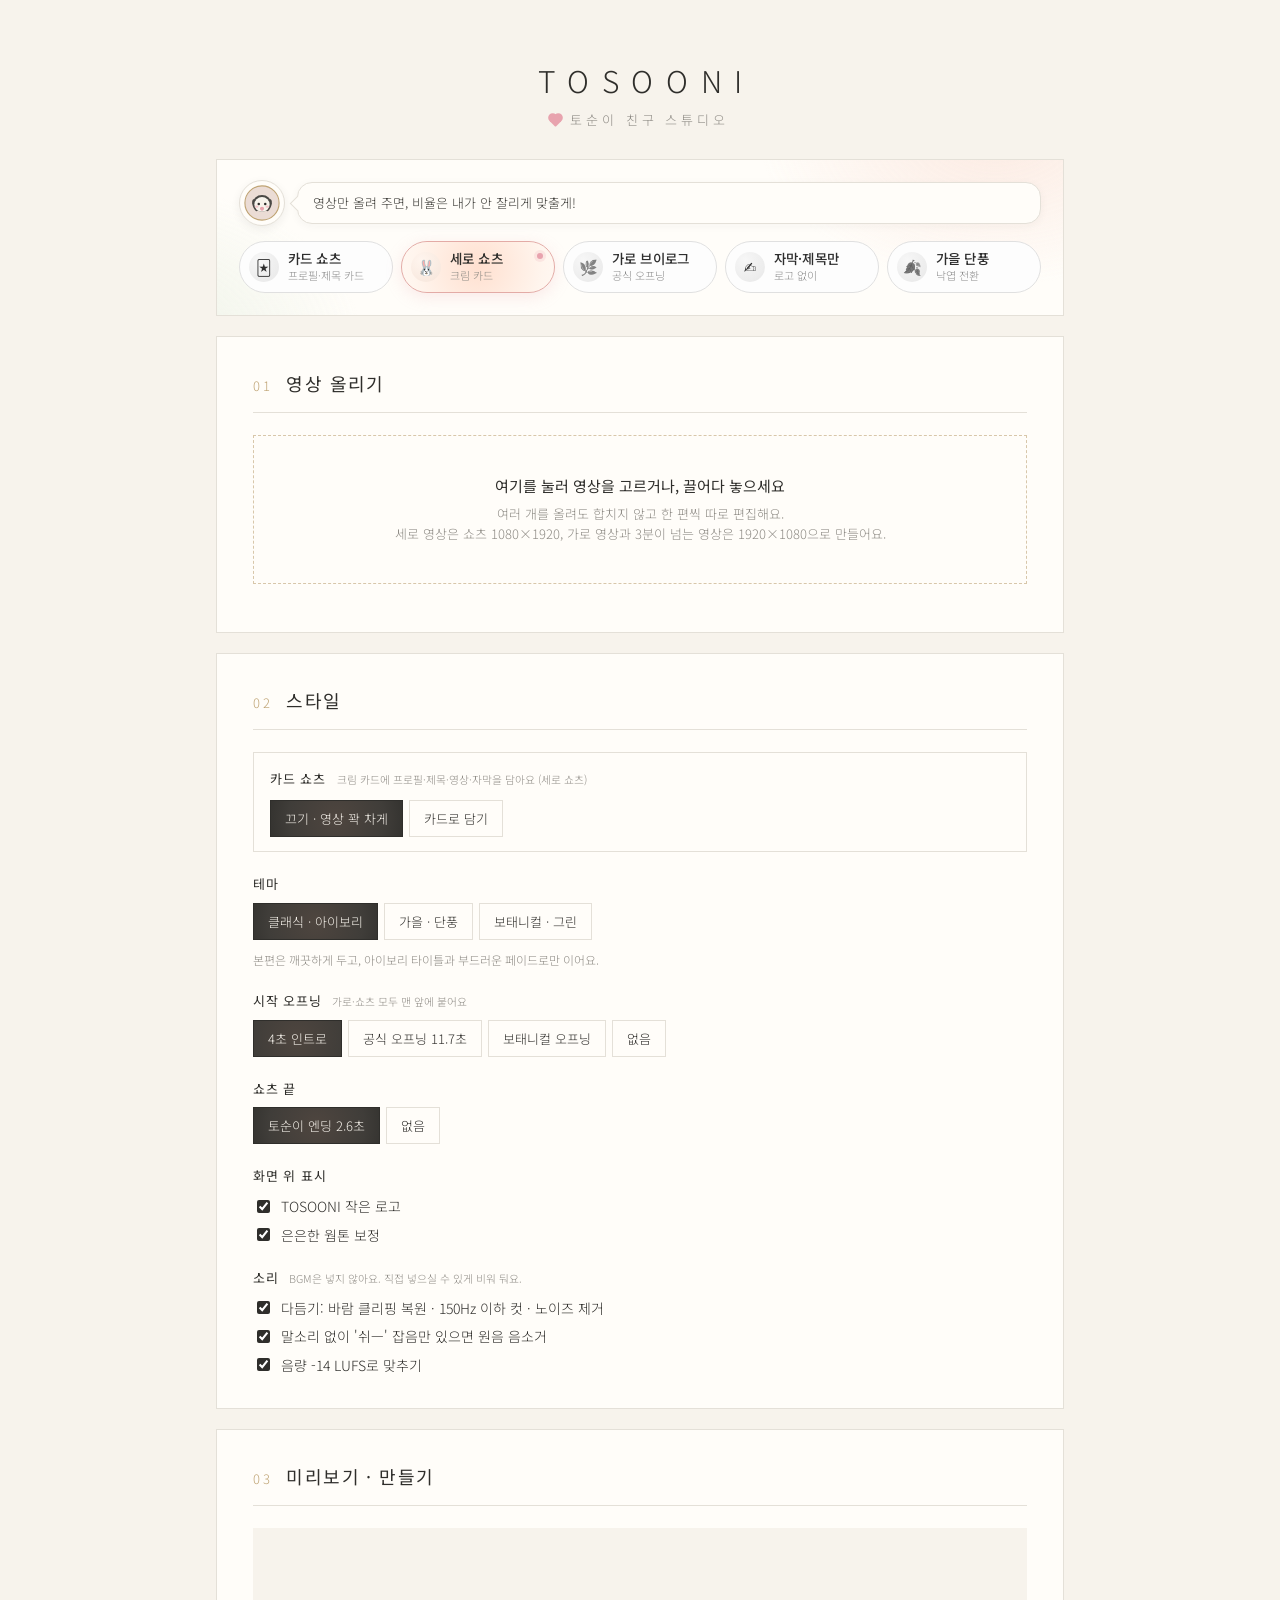
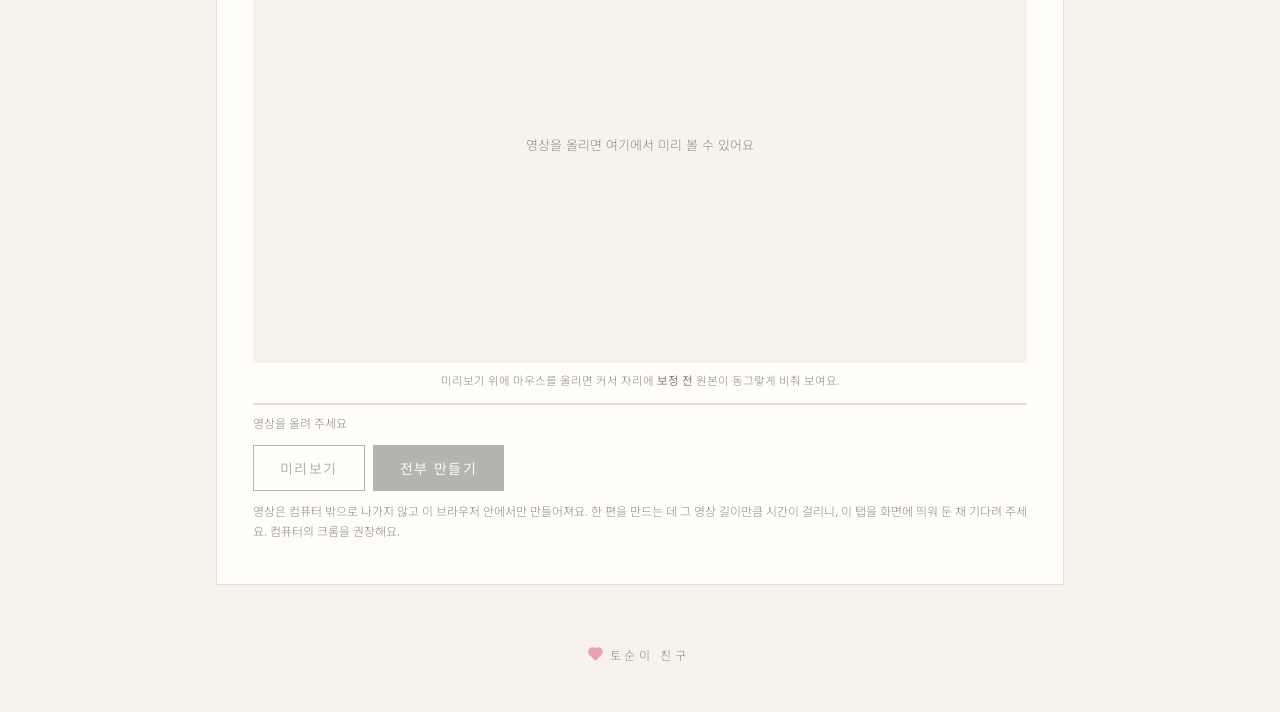
==== commit 3292dc44: "다듬기: 프리셋 5개가 880px 화면에서도 한 줄에 들어가게" ====
--- a/index.html
+++ b/index.html
@@ -51,7 +51,7 @@
       </button>
       <button class="preset" type="button" data-preset="caption" aria-pressed="false">
         <span class="p-emo" aria-hidden="true">✍️</span>
-        <span class="p-in"><b>자막·제목만</b><small>로고 없이 담백하게</small></span>
+        <span class="p-in"><b>자막·제목만</b><small>로고 없이</small></span>
       </button>
       <button class="preset" type="button" data-preset="autumn" aria-pressed="false">
         <span class="p-emo" aria-hidden="true">🍂</span>
--- a/style.css
+++ b/style.css
@@ -123,7 +123,7 @@
 .bubble span{display:block;transition:opacity .18s ease,transform .18s ease}
 .bubble.swap span{opacity:0;transform:translateY(3px)}
 
-.presets{display:grid;grid-template-columns:repeat(auto-fit,minmax(156px,1fr));gap:8px}
+.presets{display:grid;grid-template-columns:repeat(auto-fit,minmax(138px,1fr));gap:8px}
 @media (max-width:620px){.presets{grid-template-columns:repeat(2,minmax(0,1fr))}}
 @media (max-width:360px){.presets{grid-template-columns:1fr}}
 .preset{position:relative;isolation:isolate;overflow:hidden;display:flex;align-items:center;gap:9px;text-align:left;
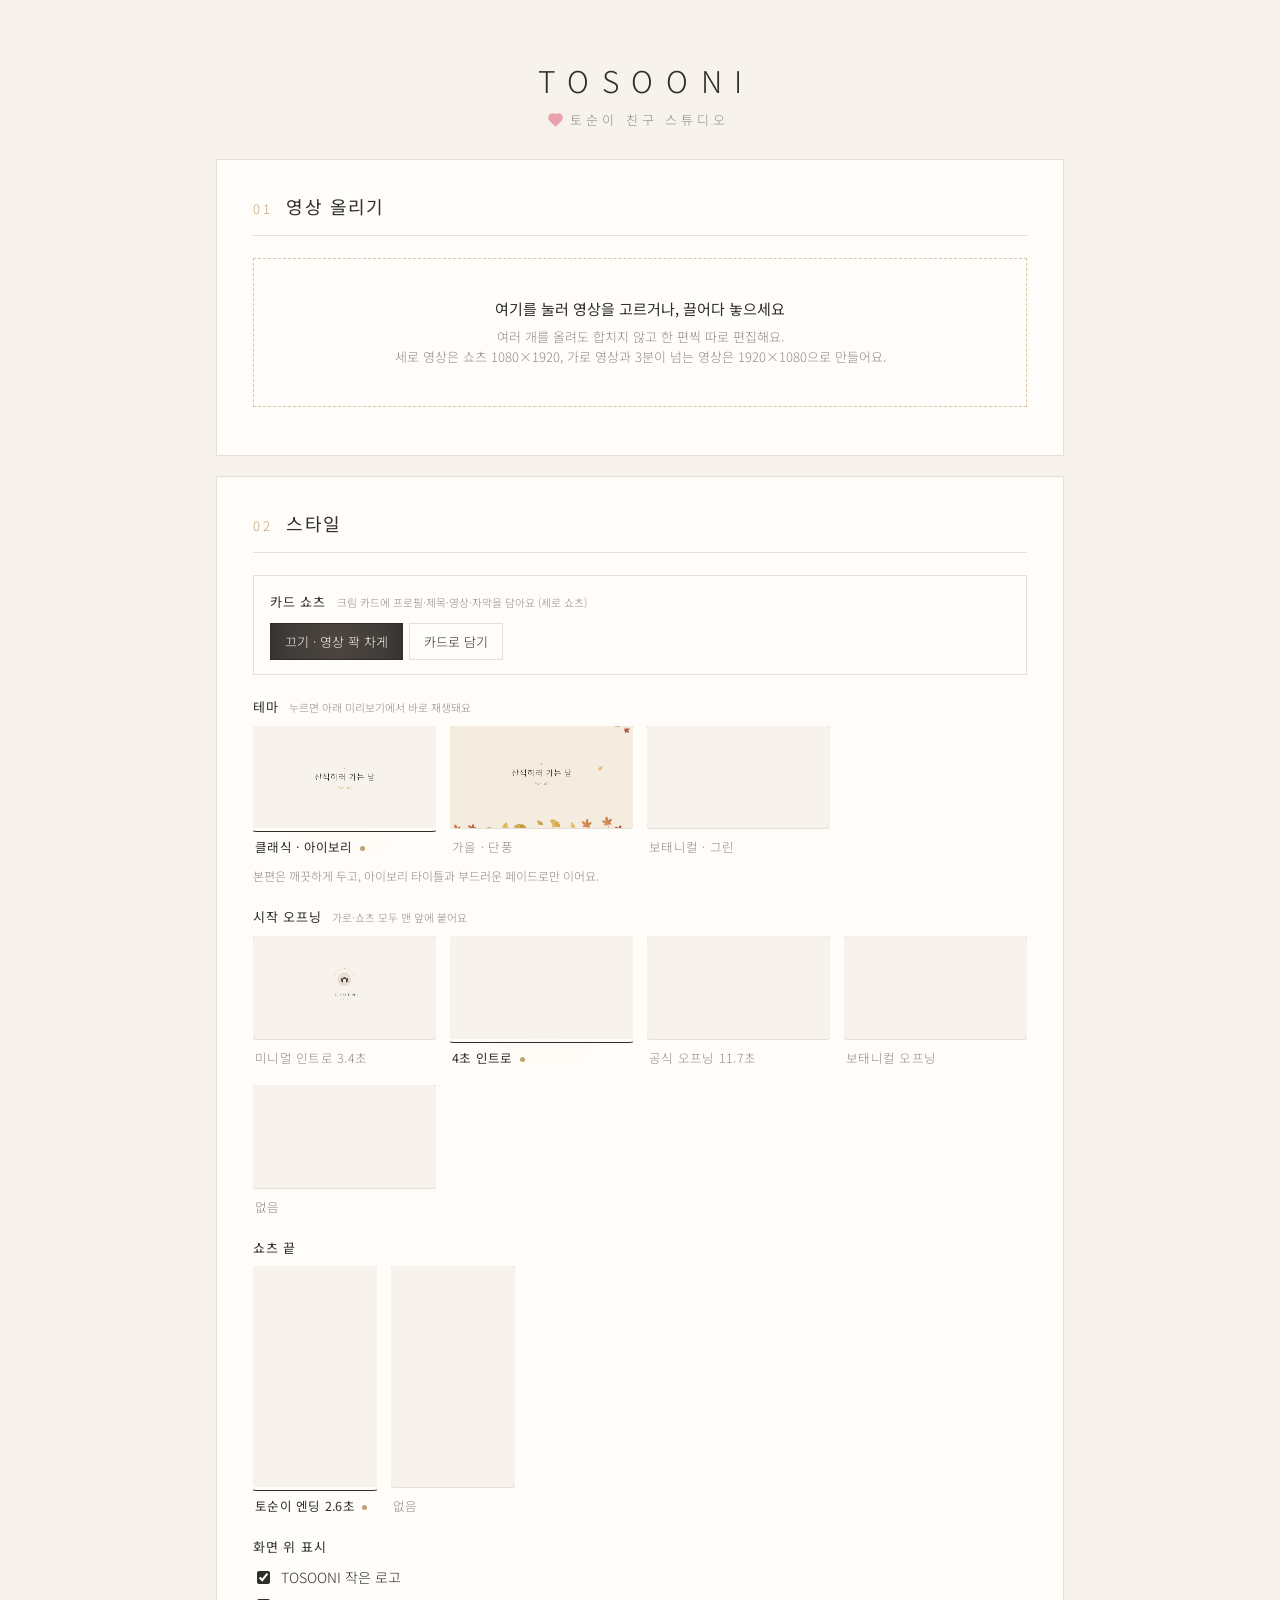
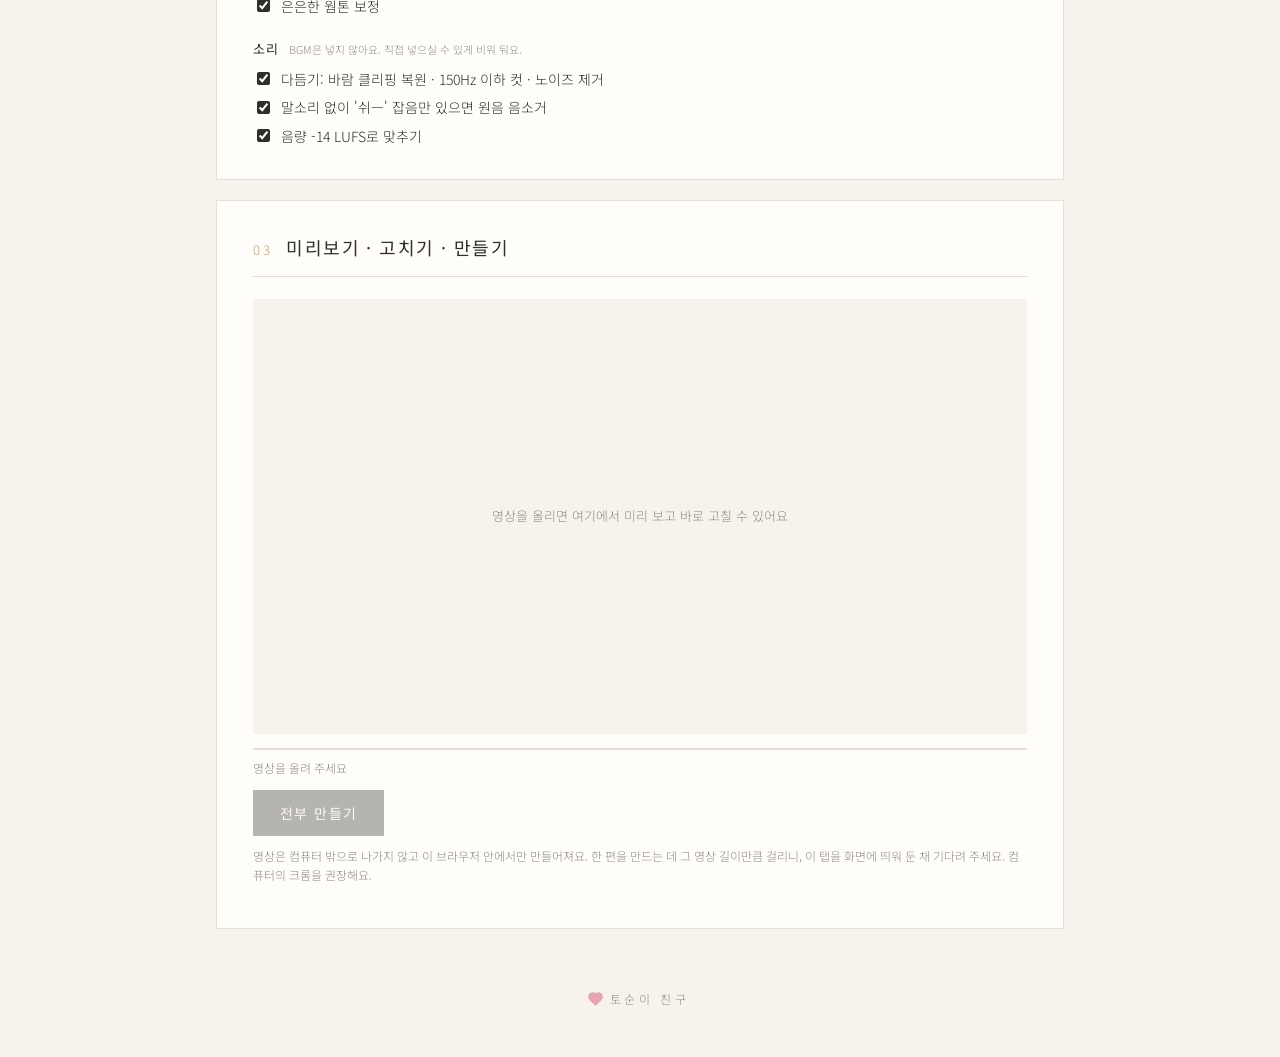
==== commit 4e18eb7d: "편집 화면: 초 단위 타임라인·바로 고치기·본편 다듬기·이 편만 다시 만들기, 스타일 썸네일 미리보기, 미니멀 인트로, 제목 자유 입력, 상단 프리셋 정리 Co-Authored-B" ====
--- a/index.html
+++ b/index.html
@@ -18,48 +18,6 @@
 </header>
 
 <main class="wrap">
-  <section class="hero" aria-label="빠른 시작">
-    <div class="guide">
-      <div class="toso-ava" aria-hidden="true">
-        <svg viewBox="0 0 40 40" focusable="false">
-          <circle cx="20" cy="20" r="19" fill="#EBDCD5" stroke="#BFA373" stroke-width="1.2"/>
-          <ellipse cx="12.6" cy="22.4" rx="3" ry="6.9" fill="#4A4845" transform="rotate(-18 12.6 22.4)"/>
-          <ellipse cx="27.4" cy="22.4" rx="3" ry="6.9" fill="#4A4845" transform="rotate(18 27.4 22.4)"/>
-          <ellipse cx="20" cy="20.4" rx="10.4" ry="9.4" fill="#4A4845"/>
-          <ellipse cx="20" cy="21.6" rx="8.5" ry="8.2" fill="#F7F3EC"/>
-          <circle cx="16.4" cy="21" r="1.4" fill="#2F2E2B"/>
-          <circle cx="23.6" cy="21" r="1.4" fill="#2F2E2B"/>
-          <ellipse cx="14.1" cy="24.1" rx="2" ry="1.2" fill="#F3C2C8" opacity=".9"/>
-          <ellipse cx="25.9" cy="24.1" rx="2" ry="1.2" fill="#F3C2C8" opacity=".9"/>
-          <path d="M20 24.1c1.4 0 2.3 1 2.3 2.1 0 1.3-1.1 2.3-2.3 2.3s-2.3-1-2.3-2.3c0-1.1.9-2.1 2.3-2.1z" fill="#E8A3AE"/>
-        </svg>
-      </div>
-      <div class="bubble"><span id="guideText">영상만 올려 주면, 비율은 내가 안 잘리게 맞출게!</span></div>
-    </div>
-    <div class="presets" id="presetRow" role="group" aria-label="한 번에 설정하는 프리셋">
-      <button class="preset" type="button" data-preset="card" aria-pressed="false">
-        <span class="p-emo" aria-hidden="true">🃏</span>
-        <span class="p-in"><b>카드 쇼츠</b><small>프로필·제목 카드</small></span>
-      </button>
-      <button class="preset" type="button" data-preset="shorts" aria-pressed="false">
-        <span class="p-emo" aria-hidden="true">🐰</span>
-        <span class="p-in"><b>세로 쇼츠</b><small>크림 카드</small></span>
-      </button>
-      <button class="preset" type="button" data-preset="vlog" aria-pressed="false">
-        <span class="p-emo" aria-hidden="true">🌿</span>
-        <span class="p-in"><b>가로 브이로그</b><small>공식 오프닝</small></span>
-      </button>
-      <button class="preset" type="button" data-preset="caption" aria-pressed="false">
-        <span class="p-emo" aria-hidden="true">✍️</span>
-        <span class="p-in"><b>자막·제목만</b><small>로고 없이</small></span>
-      </button>
-      <button class="preset" type="button" data-preset="autumn" aria-pressed="false">
-        <span class="p-emo" aria-hidden="true">🍂</span>
-        <span class="p-in"><b>가을 단풍</b><small>낙엽 전환</small></span>
-      </button>
-    </div>
-  </section>
-
   <section class="panel">
     <div class="step-head"><span class="num">01</span><h2>영상 올리기</h2></div>
     <label class="drop" id="drop">
@@ -102,8 +60,8 @@
     </div>
 
     <div class="field">
-      <label>테마</label>
-      <div class="seg" id="themeSeg">
+      <label>테마 <small>누르면 아래 미리보기에서 바로 재생돼요</small></label>
+      <div class="seg swatches" id="themeSeg">
         <button data-v="classic">클래식 · 아이보리</button>
         <button data-v="autumn">가을 · 단풍</button>
         <button data-v="botanical">보태니컬 · 그린</button>
@@ -113,7 +71,8 @@
 
     <div class="field">
       <label>시작 오프닝 <small>가로·쇼츠 모두 맨 앞에 붙어요</small></label>
-      <div class="seg" id="openingSeg">
+      <div class="seg swatches" id="openingSeg">
+        <button data-v="minimal">미니멀 인트로 3.4초</button>
         <button data-v="intro4s">4초 인트로</button>
         <button data-v="official">공식 오프닝 11.7초</button>
         <button data-v="botanical">보태니컬 오프닝</button>
@@ -123,7 +82,7 @@
 
     <div class="field">
       <label>쇼츠 끝</label>
-      <div class="seg" id="endingSeg">
+      <div class="seg swatches tall" id="endingSeg">
         <button data-v="shorts">토순이 엔딩 2.6초</button>
         <button data-v="none">없음</button>
       </div>
@@ -148,33 +107,91 @@
     </div>
   </section>
 
-  <section class="panel">
-    <div class="step-head"><span class="num">03</span><h2>미리보기 · 만들기</h2></div>
+  <section class="panel" id="studio">
+    <div class="step-head"><span class="num">03</span><h2>미리보기 · 고치기 · 만들기</h2></div>
+    <div class="pick-row" id="pickRow" hidden>
+      <select class="plain" id="pickSel" aria-label="볼 영상 고르기"></select>
+    </div>
     <div class="stage" id="stage">
       <canvas id="screen" width="1920" height="1080"></canvas>
-      <div class="stage-empty" id="stageEmpty">영상을 올리면 여기에서 미리 볼 수 있어요</div>
-      <div class="stage-fx" id="stageFx" aria-hidden="true">
-        <div class="stage-glow"></div>
-        <div class="cmp" id="cmpWrap" hidden><canvas id="cmpCanvas" width="296" height="296"></canvas><span class="cmp-tag">보정 전</span></div>
-      </div>
+      <div class="stage-empty" id="stageEmpty">영상을 올리면 여기에서 미리 보고 바로 고칠 수 있어요</div>
       <div class="stage-edit" id="stageEdit" hidden>
         <div class="edit-hot" data-edit="title" hidden><span class="edit-txt"></span><span class="edit-pen" aria-hidden="true">✎</span></div>
         <div class="edit-hot" data-edit="caption" hidden><span class="edit-txt"></span><span class="edit-pen" aria-hidden="true">✎</span></div>
       </div>
     </div>
-    <div class="stage-note">미리보기 위에 마우스를 올리면 커서 자리에 <b>보정 전</b> 원본이 동그랗게 비춰 보여요.</div>
+
+    <div class="editor" id="editor" hidden>
+      <div class="transport">
+        <button class="tp-play" id="edPlay" type="button" aria-label="재생 / 멈춤 (스페이스)">
+          <svg class="i-play" viewBox="0 0 24 24" aria-hidden="true"><path d="M8 5.5v13l10.5-6.5z"/></svg>
+          <svg class="i-pause" viewBox="0 0 24 24" aria-hidden="true"><path d="M7.5 5.5h3v13h-3zM13.5 5.5h3v13h-3z"/></svg>
+        </button>
+        <div class="tp-time" aria-live="off"><span id="edNow">0:00.0</span><span class="tp-sep">/</span><span id="edTotal">0:00.0</span></div>
+        <div class="tp-steps">
+          <button class="tp-step" id="edBack" type="button" aria-label="1초 뒤로">−1s</button>
+          <button class="tp-step" id="edFwd" type="button" aria-label="1초 앞으로">+1s</button>
+        </div>
+      </div>
+      <div class="tl" id="tl">
+        <div class="tl-cap" id="tlCap" hidden><span>자막</span></div>
+        <div class="tl-track"><div class="tl-bands" id="tlBands"></div></div>
+        <div class="tl-head" id="tlHead"></div>
+        <input type="range" class="tl-range" id="tlRange" min="0" max="10" step="0.01" value="0" aria-label="타임라인: 처음부터 몇 초">
+      </div>
+      <div class="tl-ticks" id="tlTicks" aria-hidden="true"></div>
+
+      <div class="insp">
+        <div class="insp-row">
+          <label for="edTitle">제목</label>
+          <div class="insp-ctl">
+            <input type="text" class="line" id="edTitle" maxlength="30" placeholder="예) 오늘은 산책하러 가는 날">
+            <div class="insp-sub">비우면 제목 장면 없이 바로 본편이에요.</div>
+          </div>
+        </div>
+        <div class="insp-row">
+          <label for="edCap">자막</label>
+          <div class="insp-ctl">
+            <input type="text" class="line" id="edCap" maxlength="40" placeholder="반전이 있을 때만 · 예) 그런데 갑자기…">
+            <div class="insp-sub">본편 <b id="edCapAt">0.0</b>초부터 <input type="number" class="num" id="edCapDur" min="1" max="12" step="0.5" aria-label="자막이 떠 있는 시간(초)">초 동안
+              <button class="link" id="edCapHere" type="button">지금 위치에서 시작</button></div>
+          </div>
+        </div>
+        <div class="insp-row">
+          <label>본편 다듬기</label>
+          <div class="insp-ctl">
+            <div class="trim" id="trim">
+              <canvas class="strip" id="strip"></canvas>
+              <div class="trim-shade" id="shadeL"></div><div class="trim-shade" id="shadeR"></div>
+              <input type="range" class="trim-r" id="trimA" min="0" max="10" step="0.05" aria-label="본편 시작 지점">
+              <input type="range" class="trim-r" id="trimB" min="0" max="10" step="0.05" aria-label="본편 끝 지점">
+            </div>
+            <div class="insp-sub"><span id="trimInfo"></span>
+              <button class="link" id="trimIn" type="button">지금 위치를 시작으로</button>
+              <button class="link" id="trimOut" type="button">지금 위치를 끝으로</button>
+              <button class="link" id="trimReset" type="button">되돌리기</button></div>
+          </div>
+        </div>
+        <div class="insp-row" id="edCropRow" hidden>
+          <label for="edCrop">크롭 위치</label>
+          <div class="insp-ctl crop-ctl"><span>왼쪽</span><input type="range" id="edCrop" min="0" max="1" step="0.01"><span>오른쪽</span><b id="edCropVal">50%</b></div>
+        </div>
+      </div>
+      <div class="ed-actions">
+        <button class="btn" id="edMake" type="button">이 편 만들기</button>
+        <span class="ed-note">스페이스 재생·멈춤 · ← → 1초 · 타임라인을 끌어 원하는 초로</span>
+      </div>
+    </div>
+
     <div class="bar"><div class="bar-fill" id="barFill"></div></div>
     <div class="status" id="status">영상을 올려 주세요</div>
-    <div class="pick-row" id="pickRow" hidden>
-      <select class="plain" id="pickSel"></select>
-    </div>
     <div class="actions">
-      <button class="btn ghost" id="previewBtn" disabled>미리보기</button>
+      <button class="btn ghost" id="previewBtn" hidden disabled>미리보기</button>
       <button class="btn" id="exportBtn" disabled>전부 만들기</button>
       <button class="btn ghost" id="stopBtn" hidden>멈추기</button>
     </div>
     <ul class="results" id="results" hidden></ul>
-    <p class="note">영상은 컴퓨터 밖으로 나가지 않고 이 브라우저 안에서만 만들어져요. 한 편을 만드는 데 그 영상 길이만큼 시간이 걸리니, 이 탭을 화면에 띄워 둔 채 기다려 주세요. 컴퓨터의 크롬을 권장해요.</p>
+    <p class="note">영상은 컴퓨터 밖으로 나가지 않고 이 브라우저 안에서만 만들어져요. 한 편을 만드는 데 그 영상 길이만큼 걸리니, 이 탭을 화면에 띄워 둔 채 기다려 주세요. 컴퓨터의 크롬을 권장해요.</p>
   </section>
 </main>
 
--- a/style.css
+++ b/style.css
@@ -181,14 +181,9 @@
 .stage-note{font-size:11.5px;color:var(--dove);text-align:center;margin-top:8px}
 .stage-note b{font-weight:400;color:#8C7A70}
 
-/* ---------- 미니 토순이·당근 커서 (마우스가 있는 기기에서만) ---------- */
+/* ---------- 당근 커서: 마우스가 있는 기기에서는 어디서나 항상 당근 (버튼·미리보기·글자 칸 포함) ---------- */
 @media (pointer:fine){
-  body{cursor:url("data:image/svg+xml,<svg%20xmlns=%22http://www.w3.org/2000/svg%22%20width=%2228%22%20height=%2228%22%20viewBox=%220%200%2028%2028%22>%20<g%20stroke=%22%233A3835%22%20stroke-width=%22.95%22%20stroke-linejoin=%22round%22%20stroke-linecap=%22round%22>%20<path%20d=%22M16.9%2017.2c1.6-2.6%204.6-3.6%207.2-2.4-1.1%202.9-4.1%204.1-7.2%202.4z%22%20fill=%22%239DBE86%22/>%20<path%20d=%22M17.6%2019.4c2.2-.9%204.7-.2%206.1%201.7-2%201.8-4.9%201.5-6.1-1.7z%22%20fill=%22%23B4D19B%22/>%20<path%20d=%22M2.5%202.5c4.6%202.4%209.4%206.4%2012.4%209.5%202.1%202.1%202.4%205%20.3%206.8-2.1%201.8-5.1%201.2-6.8-.9C6.5%2014.7%204%208.7%202.5%202.5z%22%20fill=%22%23F2A868%22/>%20</g>%20<path%20d=%22M7.7%208.7l2.6%202.2M6.8%2012l2.4%202.1%22%20stroke=%22%23D98A4A%22%20stroke-width=%22.85%22%20stroke-linecap=%22round%22%20fill=%22none%22/>%20</svg>") 2 2, auto}
-  .drop,label.drop,button,.btn,.icon-btn,.preset,.seg button,select,summary,
-  input[type=checkbox],input[type=range],a{cursor:url("data:image/svg+xml,<svg%20xmlns=%22http://www.w3.org/2000/svg%22%20width=%2232%22%20height=%2232%22%20viewBox=%220%200%2032%2032%22>%20<g%20stroke=%22%233A3835%22%20stroke-width=%22.95%22%20stroke-linejoin=%22round%22>%20<path%20d=%22M11.4%2012.4C8.4%2010.2%205.2%206.8%204.1%204.1c-.4-1.1.7-2.1%201.8-1.5%202.7%201.2%205.7%204%207.6%206.9z%22%20fill=%22%23F7F3EC%22/>%20<path%20d=%22M6.4%205.6c1.6%201.4%203.2%203.3%204.2%204.8%22%20stroke=%22%23F3C2C8%22%20stroke-width=%221.6%22%20stroke-linecap=%22round%22%20fill=%22none%22/>%20</g>%20<circle%20cx=%2218.6%22%20cy=%2218.8%22%20r=%229.9%22%20fill=%22%23EBDCD5%22%20stroke=%22%23BFA373%22%20stroke-width=%221.2%22/>%20<ellipse%20cx=%2215%22%20cy=%2216.8%22%20rx=%222%22%20ry=%223.5%22%20fill=%22%234A4845%22%20transform=%22rotate(-12%2015%2016.8)%22/>%20<ellipse%20cx=%2222.2%22%20cy=%2216.8%22%20rx=%222%22%20ry=%223.5%22%20fill=%22%234A4845%22%20transform=%22rotate(12%2022.2%2016.8)%22/>%20<ellipse%20cx=%2218.6%22%20cy=%2219.6%22%20rx=%227.1%22%20ry=%226.2%22%20fill=%22%234A4845%22/>%20<ellipse%20cx=%2218.6%22%20cy=%2220.2%22%20rx=%225.4%22%20ry=%226%22%20fill=%22%23F7F3EC%22/>%20<circle%20cx=%2216.4%22%20cy=%2219.1%22%20r=%221.05%22%20fill=%22%232F2E2B%22/>%20<circle%20cx=%2220.8%22%20cy=%2219.1%22%20r=%221.05%22%20fill=%22%232F2E2B%22/>%20<ellipse%20cx=%2214.4%22%20cy=%2222.2%22%20rx=%221.35%22%20ry=%22.85%22%20fill=%22%23F3C2C8%22%20opacity=%22.9%22/>%20<ellipse%20cx=%2222.8%22%20cy=%2222.2%22%20rx=%221.35%22%20ry=%22.85%22%20fill=%22%23F3C2C8%22%20opacity=%22.9%22/>%20<path%20d=%22M18.6%2021.8c1%200%201.6.7%201.6%201.5%200%201-.8%201.7-1.6%201.7s-1.6-.7-1.6-1.7c0-.8.6-1.5%201.6-1.5z%22%20fill=%22%23E8A3AE%22/>%20</svg>") 3 3, pointer}
-  .stage{cursor:url("data:image/svg+xml,<svg%20xmlns=%22http://www.w3.org/2000/svg%22%20width=%2232%22%20height=%2232%22%20viewBox=%220%200%2032%2032%22>%20<g%20stroke=%22%233A3835%22%20stroke-width=%22.95%22%20stroke-linejoin=%22round%22>%20<path%20d=%22M11.4%2012.4C8.4%2010.2%205.2%206.8%204.1%204.1c-.4-1.1.7-2.1%201.8-1.5%202.7%201.2%205.7%204%207.6%206.9z%22%20fill=%22%23F7F3EC%22/>%20<path%20d=%22M6.4%205.6c1.6%201.4%203.2%203.3%204.2%204.8%22%20stroke=%22%23F3C2C8%22%20stroke-width=%221.6%22%20stroke-linecap=%22round%22%20fill=%22none%22/>%20</g>%20<circle%20cx=%2218.6%22%20cy=%2218.8%22%20r=%229.9%22%20fill=%22%23EBDCD5%22%20stroke=%22%23BFA373%22%20stroke-width=%221.2%22/>%20<ellipse%20cx=%2215%22%20cy=%2216.8%22%20rx=%222%22%20ry=%223.5%22%20fill=%22%234A4845%22%20transform=%22rotate(-12%2015%2016.8)%22/>%20<ellipse%20cx=%2222.2%22%20cy=%2216.8%22%20rx=%222%22%20ry=%223.5%22%20fill=%22%234A4845%22%20transform=%22rotate(12%2022.2%2016.8)%22/>%20<ellipse%20cx=%2218.6%22%20cy=%2219.6%22%20rx=%227.1%22%20ry=%226.2%22%20fill=%22%234A4845%22/>%20<ellipse%20cx=%2218.6%22%20cy=%2220.2%22%20rx=%225.4%22%20ry=%226%22%20fill=%22%23F7F3EC%22/>%20<circle%20cx=%2216.4%22%20cy=%2219.1%22%20r=%221.05%22%20fill=%22%232F2E2B%22/>%20<circle%20cx=%2220.8%22%20cy=%2219.1%22%20r=%221.05%22%20fill=%22%232F2E2B%22/>%20<ellipse%20cx=%2214.4%22%20cy=%2222.2%22%20rx=%221.35%22%20ry=%22.85%22%20fill=%22%23F3C2C8%22%20opacity=%22.9%22/>%20<ellipse%20cx=%2222.8%22%20cy=%2222.2%22%20rx=%221.35%22%20ry=%22.85%22%20fill=%22%23F3C2C8%22%20opacity=%22.9%22/>%20<path%20d=%22M18.6%2021.8c1%200%201.6.7%201.6%201.5%200%201-.8%201.7-1.6%201.7s-1.6-.7-1.6-1.7c0-.8.6-1.5%201.6-1.5z%22%20fill=%22%23E8A3AE%22/>%20</svg>") 3 3, crosshair}
-  input[type=text],input[type=number],textarea{cursor:text}
-  button:disabled,.btn:disabled{cursor:url("data:image/svg+xml,<svg%20xmlns=%22http://www.w3.org/2000/svg%22%20width=%2228%22%20height=%2228%22%20viewBox=%220%200%2028%2028%22>%20<g%20stroke=%22%233A3835%22%20stroke-width=%22.95%22%20stroke-linejoin=%22round%22%20stroke-linecap=%22round%22>%20<path%20d=%22M16.9%2017.2c1.6-2.6%204.6-3.6%207.2-2.4-1.1%202.9-4.1%204.1-7.2%202.4z%22%20fill=%22%239DBE86%22/>%20<path%20d=%22M17.6%2019.4c2.2-.9%204.7-.2%206.1%201.7-2%201.8-4.9%201.5-6.1-1.7z%22%20fill=%22%23B4D19B%22/>%20<path%20d=%22M2.5%202.5c4.6%202.4%209.4%206.4%2012.4%209.5%202.1%202.1%202.4%205%20.3%206.8-2.1%201.8-5.1%201.2-6.8-.9C6.5%2014.7%204%208.7%202.5%202.5z%22%20fill=%22%23F2A868%22/>%20</g>%20<path%20d=%22M7.7%208.7l2.6%202.2M6.8%2012l2.4%202.1%22%20stroke=%22%23D98A4A%22%20stroke-width=%22.85%22%20stroke-linecap=%22round%22%20fill=%22none%22/>%20</svg>") 2 2, not-allowed}
+  html,body,*,*::before,*::after{cursor:url("data:image/svg+xml,<svg%20xmlns=%22http://www.w3.org/2000/svg%22%20width=%2228%22%20height=%2228%22%20viewBox=%220%200%2028%2028%22>%20<g%20stroke=%22%233A3835%22%20stroke-width=%22.95%22%20stroke-linejoin=%22round%22%20stroke-linecap=%22round%22>%20<path%20d=%22M16.9%2017.2c1.6-2.6%204.6-3.6%207.2-2.4-1.1%202.9-4.1%204.1-7.2%202.4z%22%20fill=%22%239DBE86%22/>%20<path%20d=%22M17.6%2019.4c2.2-.9%204.7-.2%206.1%201.7-2%201.8-4.9%201.5-6.1-1.7z%22%20fill=%22%23B4D19B%22/>%20<path%20d=%22M2.5%202.5c4.6%202.4%209.4%206.4%2012.4%209.5%202.1%202.1%202.4%205%20.3%206.8-2.1%201.8-5.1%201.2-6.8-.9C6.5%2014.7%204%208.7%202.5%202.5z%22%20fill=%22%23F2A868%22/>%20</g>%20<path%20d=%22M7.7%208.7l2.6%202.2M6.8%2012l2.4%202.1%22%20stroke=%22%23D98A4A%22%20stroke-width=%22.85%22%20stroke-linecap=%22round%22%20fill=%22none%22/>%20</svg>") 2 2, auto!important}
 }
 
 /* ---------- 카드 쇼츠 설정 (크림 카드 · 네모 박스 · 영상 크기 · 프로필) ---------- */
@@ -209,7 +204,7 @@
 .edit-hot{position:absolute;pointer-events:auto;display:flex;align-items:center;justify-content:center;gap:8px;
   transform:translateY(-50%);border-radius:10px;padding:3px 10px;border:1px dashed transparent;
   transition:border-color .18s ease,background .18s ease;cursor:text;overflow:hidden}
-.edit-hot:hover,.edit-hot:focus-within{border-color:rgba(232,163,174,.85);background:rgba(255,253,249,.55)}
+.edit-hot:hover,.edit-hot:focus-within{border-color:rgba(232,163,174,.9);background:rgba(255,253,249,.16);box-shadow:0 0 0 3px rgba(232,163,174,.10)}
 .edit-hot .edit-txt{display:block;width:100%;text-align:center;color:transparent;overflow:hidden;white-space:nowrap}
 .edit-hot .edit-pen{position:absolute;right:4px;top:50%;transform:translateY(-50%);font-size:12px;color:#B98F86;
   opacity:0;transition:opacity .18s ease;pointer-events:none}
@@ -220,3 +215,87 @@
 
 /* 카드 모드에서는 타이틀 앞 '오늘은' 접두어를 숨겨요 (카드 제목은 그대로 들어감) */
 .card-mode .title-pre{display:none}
+.card-row input[type=range]{-webkit-appearance:none;appearance:none;height:22px;background:transparent}
+.card-row input[type=range]::-webkit-slider-runnable-track{height:4px;border-radius:999px;background:#EFE5D8}
+.card-row input[type=range]::-webkit-slider-thumb{-webkit-appearance:none;width:16px;height:16px;margin-top:-6px;border-radius:50%;background:#FFFDF9;border:2px solid #E8A3AE;box-shadow:0 1px 4px rgba(47,46,43,.18);cursor:pointer}
+.card-row input[type=range]::-moz-range-track{height:4px;border-radius:999px;background:#EFE5D8}
+.card-row input[type=range]::-moz-range-thumb{width:14px;height:14px;border-radius:50%;background:#FFFDF9;border:2px solid #E8A3AE}
+
+/* ================================================================ 스타일 썸네일 (보이는 그대로 고르기) */
+.seg.swatches{display:grid;grid-template-columns:repeat(auto-fill,minmax(148px,1fr));gap:18px 14px}
+.seg.swatches.tall{grid-template-columns:repeat(auto-fill,124px)}
+.seg.swatches button{display:flex;flex-direction:column;align-items:stretch;gap:9px;padding:0;border:0;background:none;text-align:left;color:var(--dove);font-size:12.5px;letter-spacing:.02em;transition:color .2s}
+.seg.swatches button:hover{border:0;color:var(--charcoal)}
+.seg.swatches button.on{background:none;color:var(--charcoal);font-weight:400}
+.seg.swatches .sw{display:block;width:100%;height:auto;background:var(--ivory);outline:1px solid var(--pearl);outline-offset:0;border-radius:3px;transition:outline-color .2s,outline-offset .2s,transform .35s cubic-bezier(.2,.7,.2,1)}
+.seg.swatches button:hover .sw{transform:translateY(-2px)}
+.seg.swatches button.on .sw{outline:1.5px solid var(--charcoal);outline-offset:3px}
+.seg.swatches .sw-l{padding-left:2px}
+.seg.swatches button.on .sw-l:after{content:"";display:inline-block;width:5px;height:5px;border-radius:50%;background:var(--gold);margin-left:7px;vertical-align:middle}
+.seg.swatches button:not(:has(.sw)){border:1px solid var(--pearl);padding:10px 12px;background:var(--card)}
+
+/* ================================================================ 편집 화면 (타임라인 · 바로 고치기) */
+.editor{margin-top:22px}
+.transport{display:flex;align-items:center;gap:16px}
+.tp-play{width:46px;height:46px;border-radius:50%;border:0;background:var(--charcoal);color:var(--ivory);display:grid;place-items:center;flex:none;transition:transform .15s,background .2s}
+.tp-play:hover{background:#45433f}
+.tp-play:active{transform:scale(.95)}
+.tp-play svg{width:20px;height:20px;fill:currentColor;grid-area:1/1}
+.tp-play .i-pause{display:none}
+.tp-play.on .i-play{display:none}.tp-play.on .i-pause{display:block}
+.tp-time{font-size:15px;letter-spacing:.04em;font-variant-numeric:tabular-nums;color:var(--charcoal);font-weight:400}
+.tp-time #edTotal{color:var(--dove);font-weight:300}
+.tp-sep{color:var(--pearl);margin:0 8px}
+.tp-steps{margin-left:auto;display:flex;gap:6px}
+.tp-step{border:1px solid var(--pearl);background:var(--card);color:var(--charcoal);font-size:12px;padding:6px 11px;border-radius:999px;font-variant-numeric:tabular-nums;letter-spacing:.02em}
+.tp-step:hover{border-color:var(--gold)}
+
+.tl{position:relative;margin-top:26px;height:46px}
+.tl-track{position:absolute;left:0;right:0;top:0;height:46px;border-radius:8px;overflow:hidden;background:#EFEAE1}
+.tl-bands{position:absolute;inset:0}
+.band{position:absolute;top:0;bottom:0;border-right:2px solid var(--card);display:flex;align-items:center;padding:0 10px;overflow:hidden}
+.band span{font-size:10.5px;letter-spacing:.14em;color:#8A8378;white-space:nowrap}
+.b-opening{background:#E7E0D3}.b-title{background:#EFE5D6}.b-pause{background:#F2ECE2}.b-main{background:#DDD4C4}.b-ending{background:#E9E2D6}
+.b-main span{color:#5F584D}
+.tl-cap{position:absolute;top:-17px;height:12px;border-radius:999px;background:var(--rose);opacity:.85;min-width:6px}
+.tl-cap span{position:absolute;left:0;top:-15px;font-size:10px;letter-spacing:.1em;color:#B06F7C;white-space:nowrap}
+.tl-head{position:absolute;top:-6px;bottom:-6px;width:2px;margin-left:-1px;background:var(--charcoal);pointer-events:none;border-radius:2px}
+.tl-head:before{content:"";position:absolute;left:50%;top:-6px;width:12px;height:12px;margin-left:-6px;border-radius:50%;background:var(--charcoal);box-shadow:0 0 0 3px var(--card)}
+.tl-range{position:absolute;inset:-8px 0;width:100%;height:62px;margin:0;opacity:0}
+.tl-ticks{position:relative;height:18px;margin-top:8px}
+.tl-ticks span{position:absolute;transform:translateX(-50%);font-size:10.5px;color:var(--dove);font-variant-numeric:tabular-nums;letter-spacing:.03em}
+.tl-ticks span:first-child{transform:none}
+
+.insp{margin-top:26px;border-top:1px solid var(--pearl)}
+.insp-row{display:grid;grid-template-columns:104px 1fr;gap:18px;padding:18px 0;border-bottom:1px solid var(--pearl);align-items:start}
+.insp-row>label{font-size:12px;letter-spacing:.14em;color:var(--dove);padding-top:9px;font-weight:400}
+@media (max-width:600px){.insp-row{grid-template-columns:1fr;gap:8px}.insp-row>label{padding-top:0}}
+.insp-ctl{min-width:0}
+input.line{width:100%;border:0;border-bottom:1px solid var(--pearl);background:transparent;padding:8px 0;font-size:17px;font-weight:300;color:var(--charcoal);outline:none;letter-spacing:.01em;transition:border-color .2s}
+input.line:focus{border-bottom-color:var(--charcoal)}
+input.line::placeholder{color:#B8B2A8}
+.insp-sub{margin-top:9px;font-size:12px;color:var(--dove);display:flex;flex-wrap:wrap;align-items:center;gap:6px 12px}
+.insp-sub b{font-weight:400;color:var(--charcoal);font-variant-numeric:tabular-nums}
+input.num{width:58px;border:0;border-bottom:1px solid var(--pearl);background:transparent;padding:2px 2px;font-size:12.5px;color:var(--charcoal);text-align:center;outline:none;font-variant-numeric:tabular-nums}
+.link{border:0;background:none;padding:0;color:var(--charcoal);font-size:12px;text-decoration:underline;text-decoration-color:var(--gold);text-underline-offset:4px;letter-spacing:.02em}
+.link:hover{color:#7d6a49}
+.link[hidden]{display:none}
+.trim{position:relative;height:56px;border-radius:6px;overflow:hidden;background:#E9E3D9}
+.trim .strip{display:block;width:100%;height:56px}
+.trim-shade{position:absolute;top:0;bottom:0;background:rgba(247,243,236,.78);pointer-events:none}
+#shadeL{left:0;box-shadow:inset -2px 0 0 var(--charcoal)}#shadeR{right:0;box-shadow:inset 2px 0 0 var(--charcoal)}
+.trim-r{position:absolute;inset:0;width:100%;height:56px;margin:0;background:none;pointer-events:none;-webkit-appearance:none;appearance:none}
+.trim-r::-webkit-slider-runnable-track{background:none;height:56px}
+.trim-r::-webkit-slider-thumb{-webkit-appearance:none;pointer-events:auto;width:12px;height:56px;border-radius:3px;background:var(--charcoal);box-shadow:inset 0 0 0 4.5px var(--charcoal),inset 0 0 0 6px var(--ivory)}
+.trim-r::-moz-range-track{background:none}
+.trim-r::-moz-range-thumb{pointer-events:auto;width:12px;height:56px;border:0;border-radius:3px;background:var(--charcoal)}
+.crop-ctl{display:flex;align-items:center;gap:10px;font-size:12px;color:var(--dove);padding-top:8px}
+.crop-ctl input{flex:1;accent-color:var(--charcoal)}
+.crop-ctl b{font-weight:400;color:var(--charcoal);min-width:38px;text-align:right;font-variant-numeric:tabular-nums}
+.ed-actions{display:flex;align-items:center;gap:16px;flex-wrap:wrap;margin-top:22px}
+.ed-note{font-size:11.5px;color:var(--dove);letter-spacing:.02em}
+.pick-row{margin:0 0 16px}
+.results li.fresh{animation:fresh 1.6s ease}
+@keyframes fresh{0%{background:#F3EBDD}100%{background:transparent}}
+#studio .status{min-height:20px}
+@media (pointer:coarse){.ed-note{display:none}}
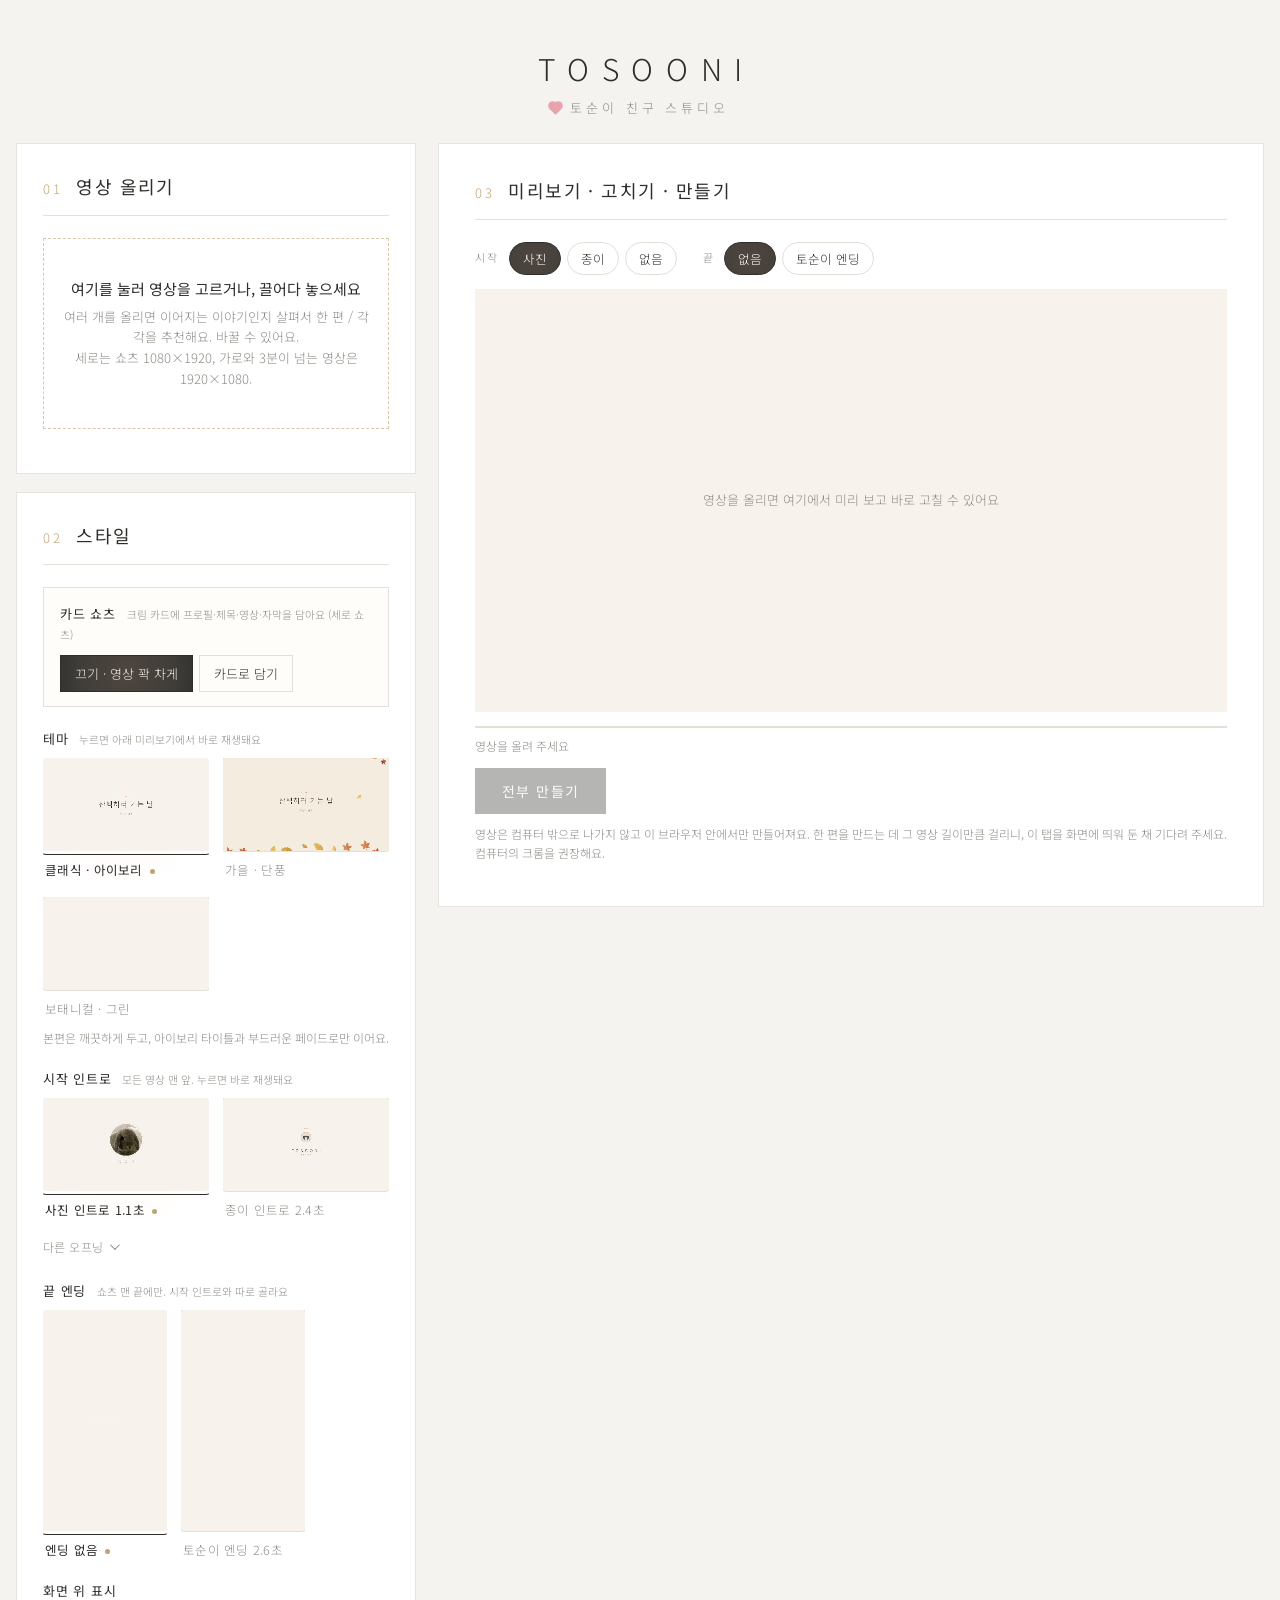
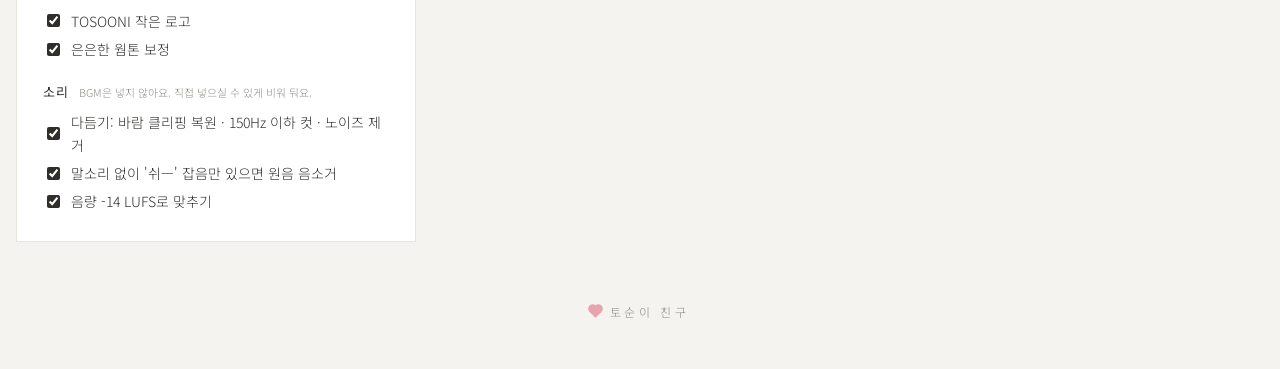
==== commit 21d05fbb: "두 영상 업로드 멈춤 수정, 사진 인트로·엔딩 분리, 새 배치, 이어 붙이기 추천, 빨리감기 제안(시험) - 영상 열기 25초 제한, 준비된 영상부터 바로 만들기, 소리 다듬기 최" ====
--- a/index.html
+++ b/index.html
@@ -18,19 +18,24 @@
 </header>
 
 <main class="wrap">
-  <section class="panel">
+  <section class="panel" id="upload">
     <div class="step-head"><span class="num">01</span><h2>영상 올리기</h2></div>
     <label class="drop" id="drop">
       <input type="file" id="fileInput" accept="video/*" multiple hidden>
       <div class="drop-inner">
         <div class="drop-title">여기를 눌러 영상을 고르거나, 끌어다 놓으세요</div>
-        <div class="drop-hint">여러 개를 올려도 합치지 않고 한 편씩 따로 편집해요.<br>세로 영상은 쇼츠 1080×1920, 가로 영상과 3분이 넘는 영상은 1920×1080으로 만들어요.</div>
+        <div class="drop-hint">여러 개를 올리면 이어지는 이야기인지 살펴서 한 편 / 각각을 추천해요. 바꿀 수 있어요.<br>세로는 쇼츠 1080×1920, 가로와 3분이 넘는 영상은 1920×1080.</div>
       </div>
     </label>
+    <div class="joinbar" id="joinBar" hidden>
+      <div class="quick-g"><span class="quick-l">여러 영상</span>
+        <div class="seg chips" id="joinSeg"><button data-v="auto">자동</button><button data-v="each">각각 한 편</button><button data-v="join">이어서 한 편</button></div></div>
+      <div class="join-why" id="joinWhy"></div>
+    </div>
     <ul class="clips" id="clipList"></ul>
   </section>
 
-  <section class="panel">
+  <section class="panel" id="styles">
     <div class="step-head"><span class="num">02</span><h2>스타일</h2></div>
 
     <div class="field card-field">
@@ -70,21 +75,27 @@
     </div>
 
     <div class="field">
-      <label>시작 오프닝 <small>가로·쇼츠 모두 맨 앞에 붙어요</small></label>
+      <label>시작 인트로 <small>모든 영상 맨 앞. 누르면 바로 재생돼요</small></label>
       <div class="seg swatches" id="openingSeg">
-        <button data-v="minimal">미니멀 인트로 3.4초</button>
-        <button data-v="intro4s">4초 인트로</button>
-        <button data-v="official">공식 오프닝 11.7초</button>
-        <button data-v="botanical">보태니컬 오프닝</button>
-        <button data-v="none">없음</button>
-      </div>
-    </div>
-
-    <div class="field">
-      <label>쇼츠 끝</label>
+        <button data-v="photo">사진 인트로 1.1초</button>
+        <button data-v="minimal">종이 인트로 2.4초</button>
+      </div>
+      <details class="more" id="openingMoreBox">
+        <summary>다른 오프닝</summary>
+        <div class="seg swatches" id="openingMore">
+          <button data-v="intro4s">토끼 인트로 4초</button>
+          <button data-v="official">공식 오프닝 11.7초</button>
+          <button data-v="botanical">보태니컬 오프닝</button>
+          <button data-v="none">인트로 없음</button>
+        </div>
+      </details>
+    </div>
+
+    <div class="field">
+      <label>끝 엔딩 <small>쇼츠 맨 끝에만. 시작 인트로와 따로 골라요</small></label>
       <div class="seg swatches tall" id="endingSeg">
+        <button data-v="none">엔딩 없음</button>
         <button data-v="shorts">토순이 엔딩 2.6초</button>
-        <button data-v="none">없음</button>
       </div>
     </div>
 
@@ -111,6 +122,12 @@
     <div class="step-head"><span class="num">03</span><h2>미리보기 · 고치기 · 만들기</h2></div>
     <div class="pick-row" id="pickRow" hidden>
       <select class="plain" id="pickSel" aria-label="볼 영상 고르기"></select>
+    </div>
+    <div class="quick" aria-label="시작과 끝 빠르게 고르기">
+      <div class="quick-g"><span class="quick-l">시작</span>
+        <div class="seg chips" id="openingQuick"><button data-v="photo">사진</button><button data-v="minimal">종이</button><button data-v="none">없음</button></div></div>
+      <div class="quick-g"><span class="quick-l">끝</span>
+        <div class="seg chips" id="endingQuick"><button data-v="none">없음</button><button data-v="shorts">토순이 엔딩</button></div></div>
     </div>
     <div class="stage" id="stage">
       <canvas id="screen" width="1920" height="1080"></canvas>
@@ -134,7 +151,7 @@
         </div>
       </div>
       <div class="tl" id="tl">
-        <div class="tl-cap" id="tlCap" hidden><span>자막</span></div>
+        <div class="tl-caps" id="tlCaps"></div>
         <div class="tl-track"><div class="tl-bands" id="tlBands"></div></div>
         <div class="tl-head" id="tlHead"></div>
         <input type="range" class="tl-range" id="tlRange" min="0" max="10" step="0.01" value="0" aria-label="타임라인: 처음부터 몇 초">
@@ -142,6 +159,7 @@
       <div class="tl-ticks" id="tlTicks" aria-hidden="true"></div>
 
       <div class="insp">
+        <div class="ed-which" id="edWhich" hidden></div>
         <div class="insp-row">
           <label for="edTitle">제목</label>
           <div class="insp-ctl">
@@ -172,6 +190,20 @@
               <button class="link" id="trimReset" type="button">되돌리기</button></div>
           </div>
         </div>
+        <div class="insp-row" id="speedRow">
+          <label>빨리감기</label>
+          <div class="insp-ctl">
+            <div class="spd-list" id="spdList"></div>
+            <div class="insp-sub">
+              <button class="link" id="spdFrom" type="button">여기부터</button>
+              <button class="link" id="spdTo" type="button">여기까지 빨리감기</button>
+              <select class="mini-sel" id="spdRate" aria-label="빨리감기 속도"><option value="2">×2</option><option value="4" selected>×4</option><option value="8">×8</option></select>
+              <button class="link" id="spdAuto" type="button">자동으로 다시 찾기</button>
+              <button class="link" id="spdOff" type="button">모두 원래 속도</button>
+            </div>
+            <div class="insp-sub spd-note" id="spdNote"></div>
+          </div>
+        </div>
         <div class="insp-row" id="edCropRow" hidden>
           <label for="edCrop">크롭 위치</label>
           <div class="insp-ctl crop-ctl"><span>왼쪽</span><input type="range" id="edCrop" min="0" max="1" step="0.01"><span>오른쪽</span><b id="edCropVal">50%</b></div>
@@ -188,7 +220,7 @@
     <div class="actions">
       <button class="btn ghost" id="previewBtn" hidden disabled>미리보기</button>
       <button class="btn" id="exportBtn" disabled>전부 만들기</button>
-      <button class="btn ghost" id="stopBtn" hidden>멈추기</button>
+      <button class="btn ghost" id="stopBtn" hidden>멈추고 고치기</button>
     </div>
     <ul class="results" id="results" hidden></ul>
     <p class="note">영상은 컴퓨터 밖으로 나가지 않고 이 브라우저 안에서만 만들어져요. 한 편을 만드는 데 그 영상 길이만큼 걸리니, 이 탭을 화면에 띄워 둔 채 기다려 주세요. 컴퓨터의 크롬을 권장해요.</p>
--- a/style.css
+++ b/style.css
@@ -299,3 +299,50 @@
 @keyframes fresh{0%{background:#F3EBDD}100%{background:transparent}}
 #studio .status{min-height:20px}
 @media (pointer:coarse){.ed-note{display:none}}
+
+/* ================================================================ 화면 배치 v4: 밝은 중성 바탕 · 차콜 글자
+   컴퓨터: 왼쪽 영상 목록·스타일 / 오른쪽 큰 미리보기   휴대폰: 올리기 → 미리보기 → 스타일 */
+body{background:#F4F3F0}
+.panel{background:#FFFFFF;border-color:#E7E4DE}
+.top{padding:44px 16px 24px}
+.wrap{max-width:1360px;display:flex;flex-direction:column;gap:18px}
+#upload{order:1}#studio{order:2}#styles{order:3}
+@media (min-width:1100px){
+  .wrap{display:grid;grid-template-columns:minmax(340px,400px) minmax(0,1fr);grid-template-areas:"upload studio" "styles studio";align-items:start;gap:18px 22px}
+  #upload{grid-area:upload}#styles{grid-area:styles}#studio{grid-area:studio}
+  #upload,#styles{padding:28px 26px}
+  .stage{max-height:62vh}
+}
+.quick{display:flex;flex-wrap:wrap;gap:10px 26px;align-items:center;margin:0 0 14px}
+.quick-g{display:flex;align-items:center;gap:10px}
+.quick-l{font-size:11px;letter-spacing:.16em;color:var(--dove)}
+.seg.chips{gap:6px}
+.seg.chips button{border-radius:999px;padding:6px 13px;font-size:12.5px;border-color:#E2DED7;background:#fff}
+.seg.chips button.on{background:var(--charcoal);border-color:var(--charcoal);color:#fff}
+details.more{margin-top:14px}
+details.more summary{cursor:pointer;font-size:12px;color:var(--dove);letter-spacing:.04em;list-style:none;display:inline-flex;align-items:center;gap:6px}
+details.more summary::-webkit-details-marker{display:none}
+details.more summary:after{content:"";width:6px;height:6px;border-right:1px solid currentColor;border-bottom:1px solid currentColor;transform:rotate(45deg) translateY(-2px);transition:transform .2s}
+details.more[open] summary:after{transform:rotate(-135deg) translateY(-1px)}
+details.more .seg{margin-top:14px}
+.clip-card{background:#FAF9F7;border-color:#E7E4DE}
+.clip-card .warn{color:#8A6F55}
+.clip-card.is-failed{opacity:.75}
+.clip-card.is-sel{border-color:var(--charcoal)}
+.tl-caps{position:absolute;left:0;right:0;top:-17px;height:12px}
+.tl-caps .cap{position:absolute;top:0;height:12px;border-radius:999px;background:var(--rose);opacity:.85;min-width:6px}
+.tl-caps .cap span{position:absolute;left:0;top:-15px;font-size:10px;letter-spacing:.1em;color:#B06F7C;white-space:nowrap}
+.band .spd{position:absolute;top:0;bottom:0;background:repeating-linear-gradient(-45deg,rgba(47,46,43,.10) 0 4px,transparent 4px 8px);border-left:1px solid rgba(47,46,43,.25);border-right:1px solid rgba(47,46,43,.25)}
+.band .spd b{position:absolute;right:4px;bottom:3px;font-size:10px;font-weight:500;color:#4B463F;letter-spacing:.02em}
+.spd-list{display:flex;flex-wrap:wrap;gap:6px}
+.spd-chip{display:inline-flex;align-items:center;gap:6px;border:1px solid #E2DED7;border-radius:999px;padding:4px 6px 4px 11px;font-size:12px;font-variant-numeric:tabular-nums;background:#fff}
+.spd-chip select{border:0;background:transparent;font-size:12px;color:var(--charcoal)}
+.spd-chip button{border:0;background:#F1EFEA;border-radius:50%;width:20px;height:20px;font-size:11px;line-height:20px;padding:0;color:var(--dove)}
+.spd-chip.auto{border-style:dashed}
+.mini-sel{border:1px solid #E2DED7;background:#fff;font-size:12px;padding:2px 4px;border-radius:6px}
+.spd-note{color:#8A6F55}
+.ed-which{font-size:12px;color:#8A6F55;padding:12px 0 0}
+.joinbar{margin:16px 0 4px;padding:12px 14px;background:#FAF9F7;border:1px solid #E7E4DE}
+.join-why{font-size:12px;color:var(--dove);margin-top:8px;line-height:1.55}
+.clip-card .ana{color:var(--dove)}
+.clip-fields .mini{display:none}
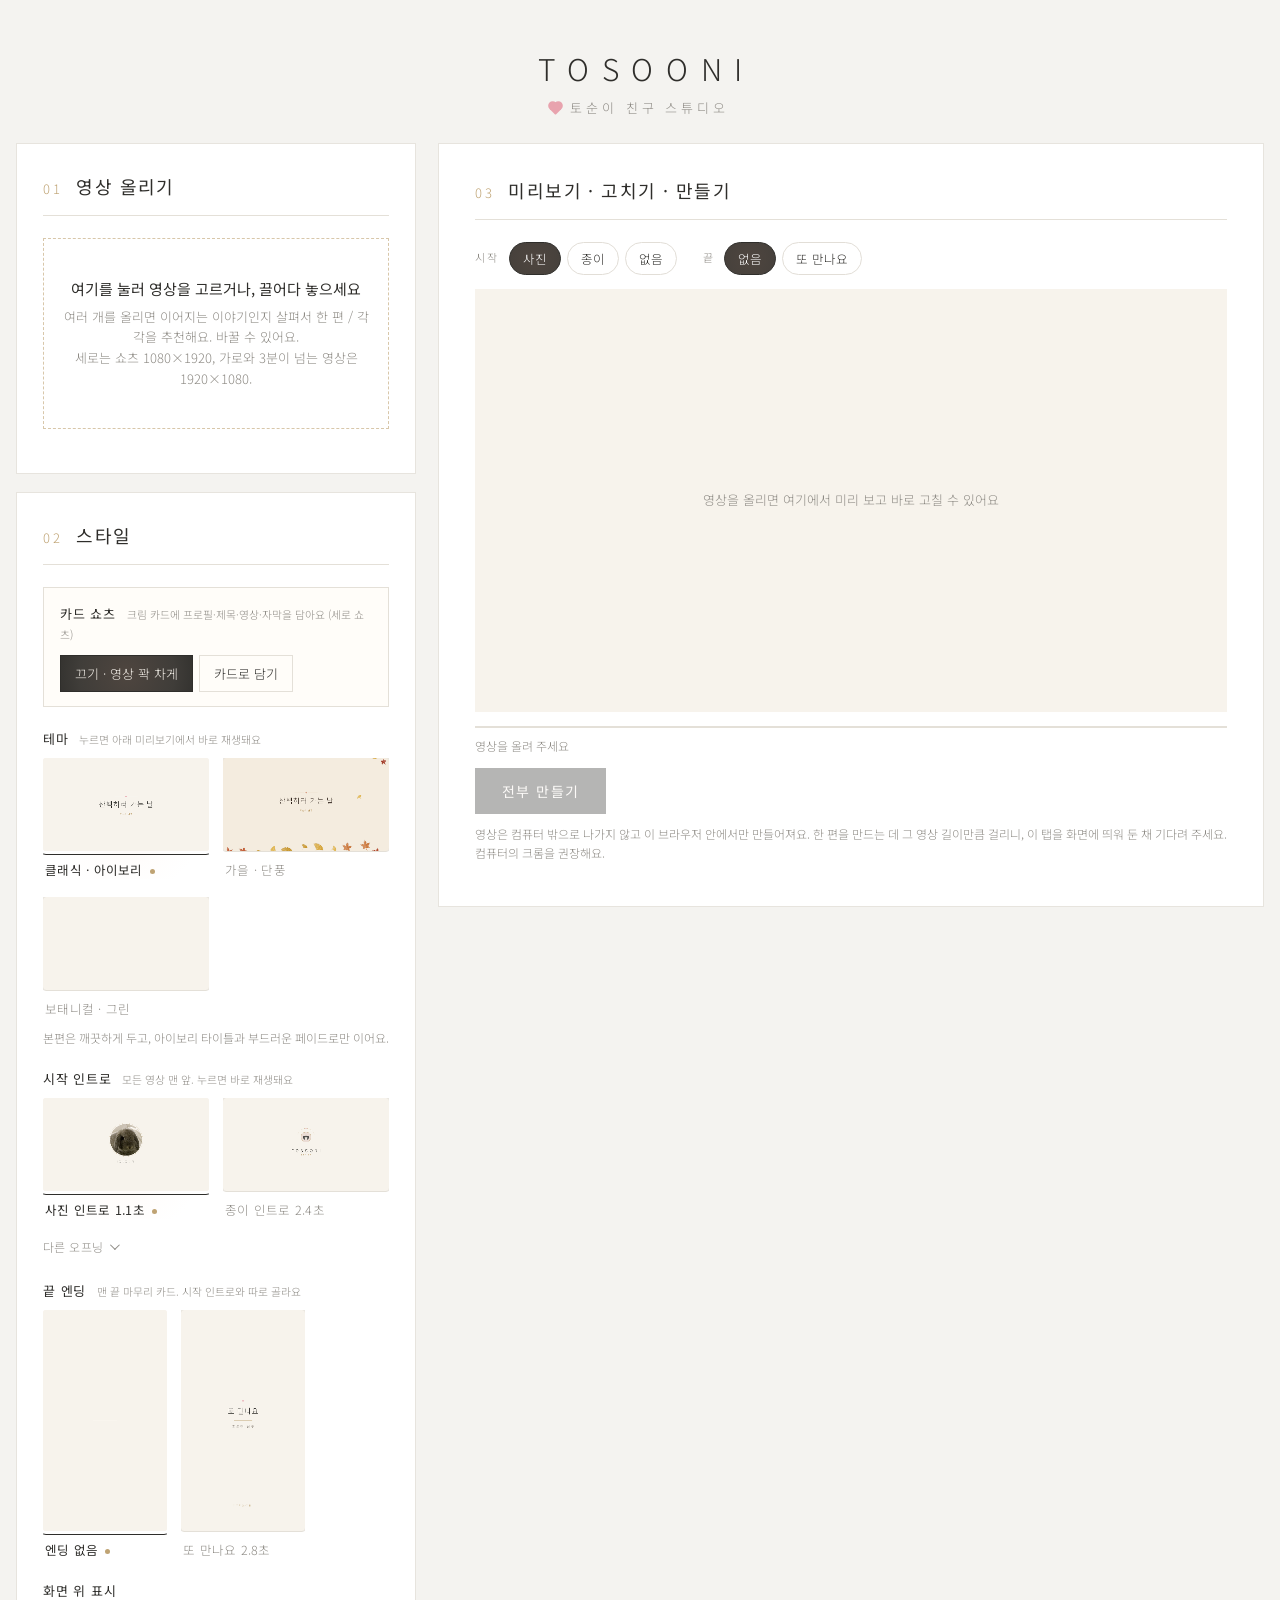
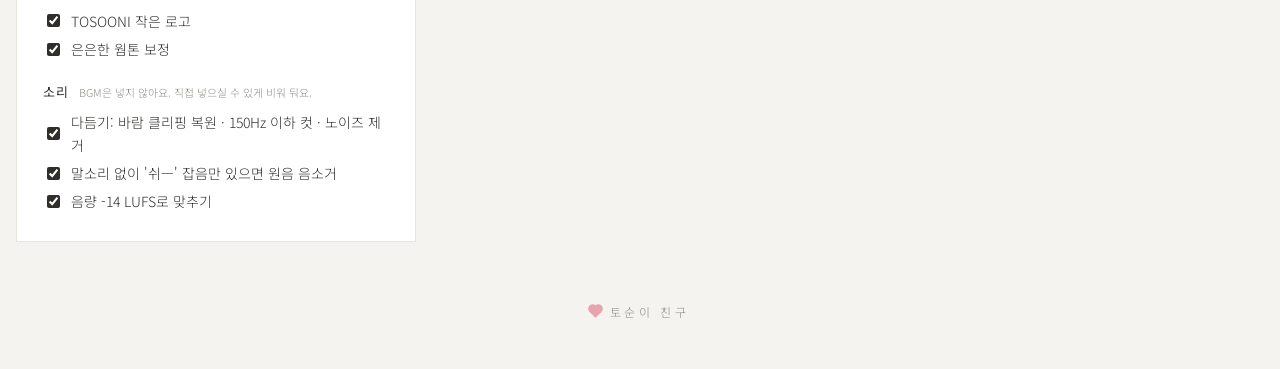
==== commit 146441a2: "끝 엔딩을 '또 만나요' 글자 카드로 새로 디자인 (가로·세로 공통 2.8초) Co-Authored-By: Claude Opus 5.5 <noreply@anthropic.com> " ====
--- a/index.html
+++ b/index.html
@@ -92,10 +92,10 @@
     </div>
 
     <div class="field">
-      <label>끝 엔딩 <small>쇼츠 맨 끝에만. 시작 인트로와 따로 골라요</small></label>
+      <label>끝 엔딩 <small>맨 끝 마무리 카드. 시작 인트로와 따로 골라요</small></label>
       <div class="seg swatches tall" id="endingSeg">
         <button data-v="none">엔딩 없음</button>
-        <button data-v="shorts">토순이 엔딩 2.6초</button>
+        <button data-v="shorts">또 만나요 2.8초</button>
       </div>
     </div>
 
@@ -127,7 +127,7 @@
       <div class="quick-g"><span class="quick-l">시작</span>
         <div class="seg chips" id="openingQuick"><button data-v="photo">사진</button><button data-v="minimal">종이</button><button data-v="none">없음</button></div></div>
       <div class="quick-g"><span class="quick-l">끝</span>
-        <div class="seg chips" id="endingQuick"><button data-v="none">없음</button><button data-v="shorts">토순이 엔딩</button></div></div>
+        <div class="seg chips" id="endingQuick"><button data-v="none">없음</button><button data-v="shorts">또 만나요</button></div></div>
     </div>
     <div class="stage" id="stage">
       <canvas id="screen" width="1920" height="1080"></canvas>
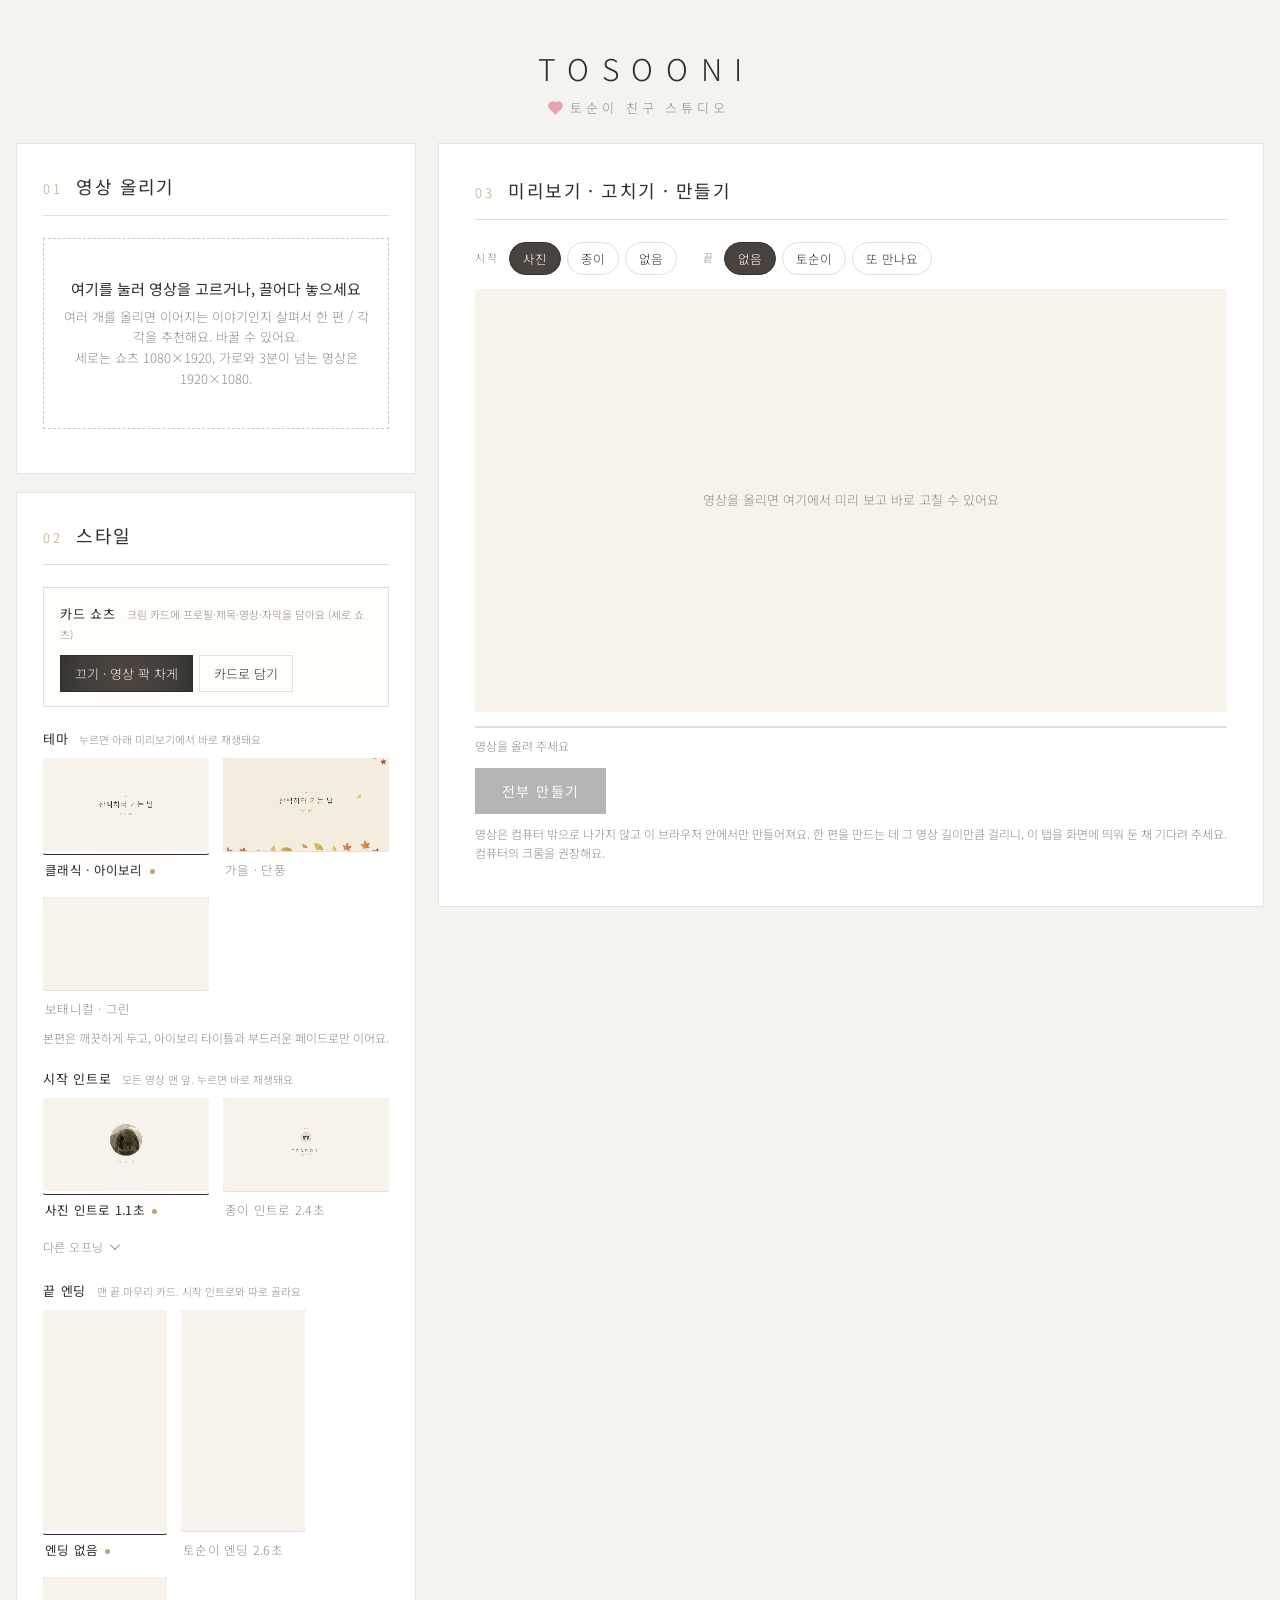
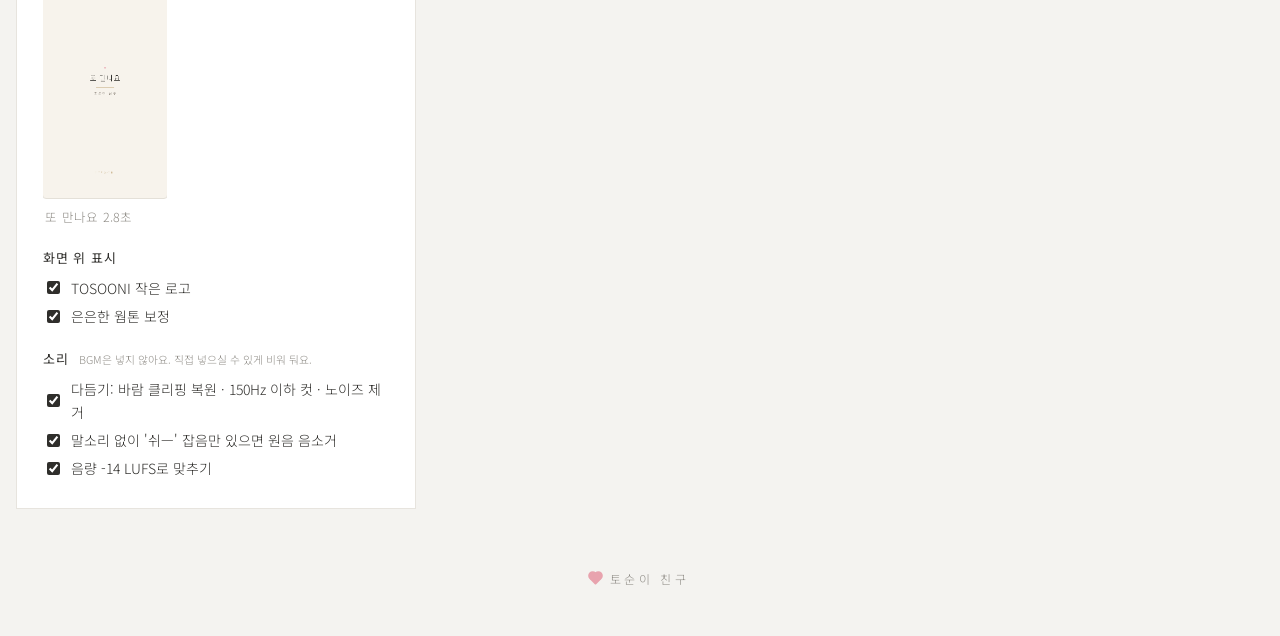
==== commit 02e2e6eb: "종이 토순이 엔딩 되살려 다듬기: 하트 아치·줄기·얼룩 배경 빼고 아이보리 위 토순이만, 가로판 추가, 또 만나요는 추가 선택지로 Co-Authored-By: Claude Opus" ====
--- a/index.html
+++ b/index.html
@@ -95,7 +95,8 @@
       <label>끝 엔딩 <small>맨 끝 마무리 카드. 시작 인트로와 따로 골라요</small></label>
       <div class="seg swatches tall" id="endingSeg">
         <button data-v="none">엔딩 없음</button>
-        <button data-v="shorts">또 만나요 2.8초</button>
+        <button data-v="shorts">토순이 엔딩 2.6초</button>
+        <button data-v="words">또 만나요 2.8초</button>
       </div>
     </div>
 
@@ -127,7 +128,7 @@
       <div class="quick-g"><span class="quick-l">시작</span>
         <div class="seg chips" id="openingQuick"><button data-v="photo">사진</button><button data-v="minimal">종이</button><button data-v="none">없음</button></div></div>
       <div class="quick-g"><span class="quick-l">끝</span>
-        <div class="seg chips" id="endingQuick"><button data-v="none">없음</button><button data-v="shorts">또 만나요</button></div></div>
+        <div class="seg chips" id="endingQuick"><button data-v="none">없음</button><button data-v="shorts">토순이</button><button data-v="words">또 만나요</button></div></div>
     </div>
     <div class="stage" id="stage">
       <canvas id="screen" width="1920" height="1080"></canvas>
